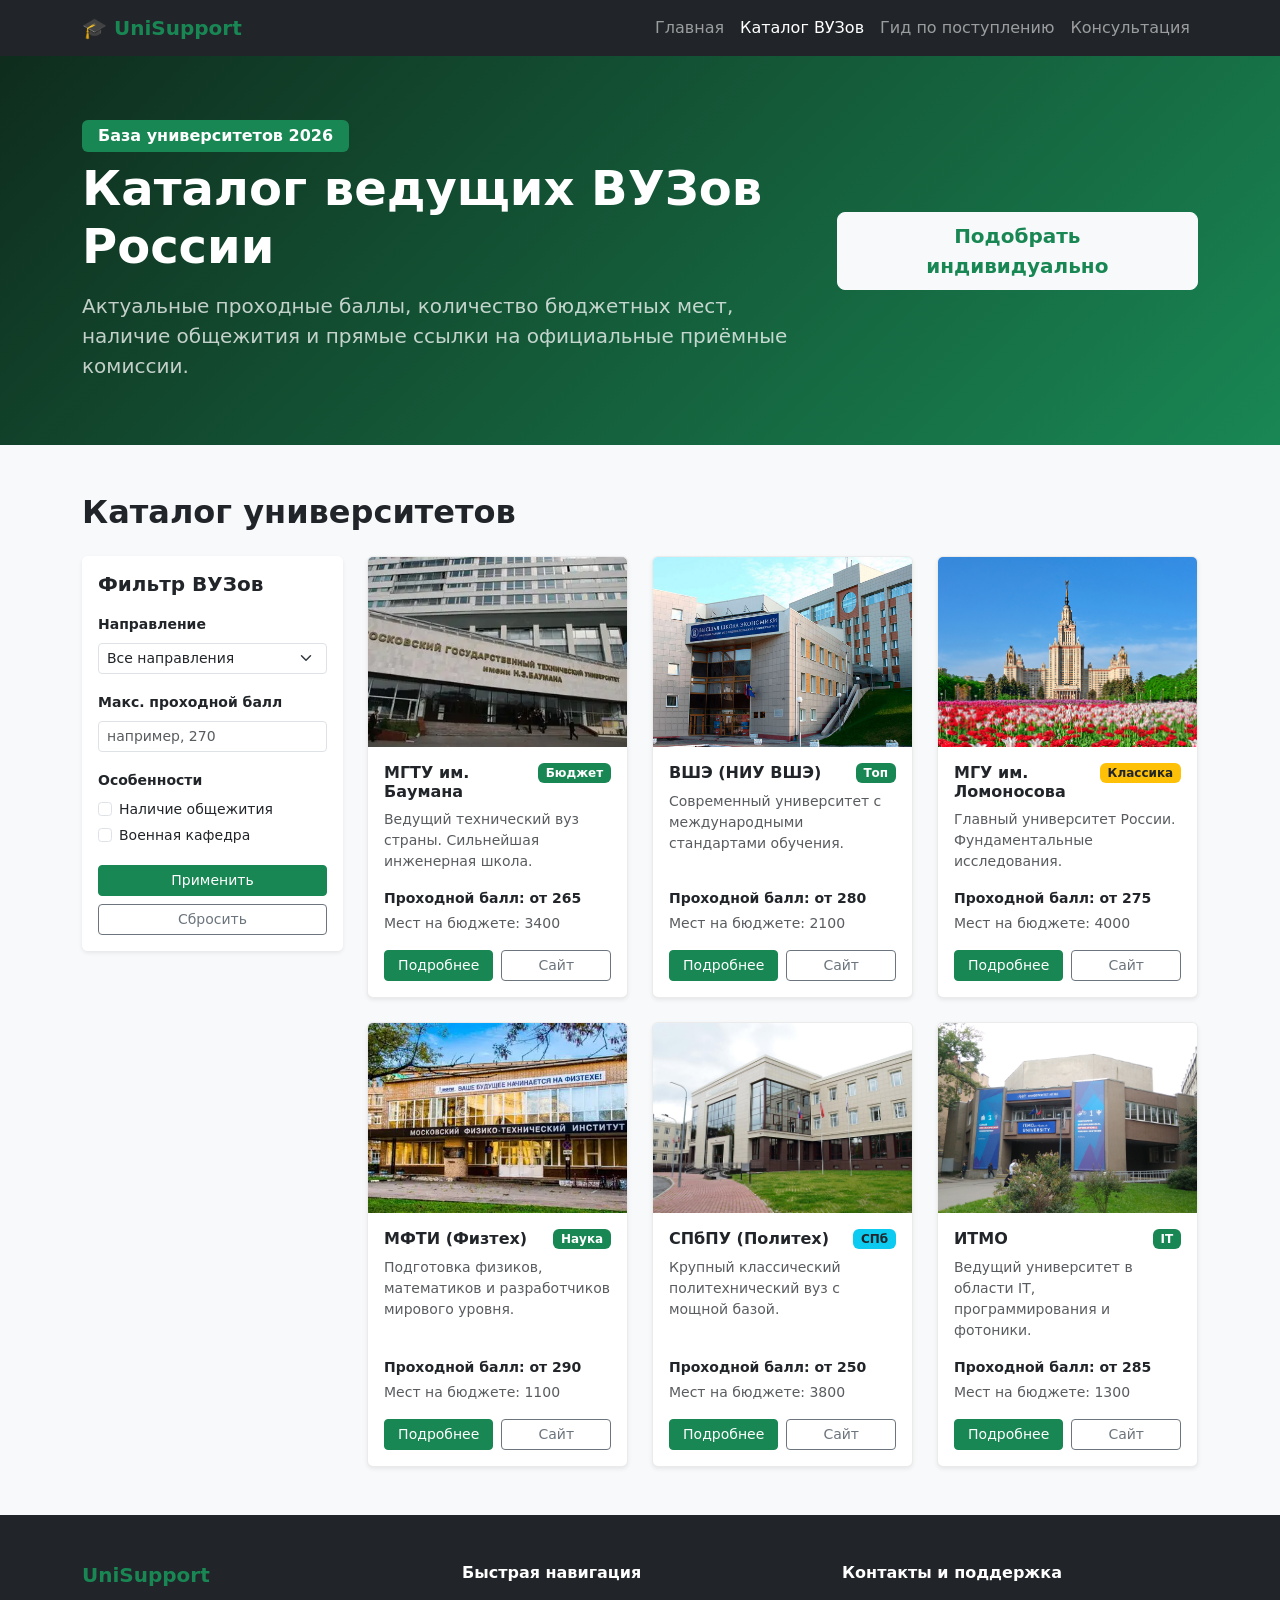
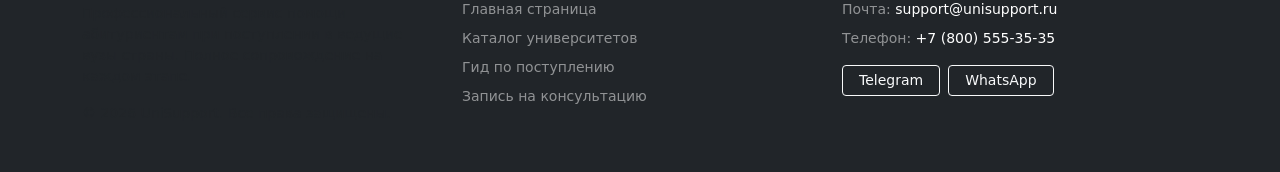
==== catalog.html @ d2da572d "huge update v1" ====
<!DOCTYPE html>
<html lang="ru">
<head>
  <meta charset="UTF-8">
  <meta name="viewport" content="width=device-width, initial-scale=1.0">
  <title>Каталог ВУЗов — UniSupport</title>

  <link
    href="https://cdn.jsdelivr.net/npm/bootstrap@5.3.3/dist/css/bootstrap.min.css"
    rel="stylesheet"
  >
  <link rel="stylesheet" href="css/custom.css">
</head>
<body class="bg-light">
  <!-- Навигация -->
  <nav class="navbar navbar-expand-lg navbar-dark bg-dark sticky-top">
    <div class="container">
      <a class="navbar-brand fw-bold text-success" href="index.html">🎓 UniSupport</a>

      <button
        class="navbar-toggler"
        type="button"
        data-bs-toggle="collapse"
        data-bs-target="#mainNavbar"
        aria-controls="mainNavbar"
        aria-expanded="false"
        aria-label="Переключить навигацию"
      >
        <span class="navbar-toggler-icon"></span>
      </button>

      <div class="collapse navbar-collapse" id="mainNavbar">
        <ul class="navbar-nav ms-auto">
          <li class="nav-item"><a class="nav-link" href="index.html">Главная</a></li>
          <li class="nav-item"><a class="nav-link active" aria-current="page" href="catalog.html">Каталог ВУЗов</a></li>
          <li class="nav-item"><a class="nav-link" href="guide.html">Гид по поступлению</a></li>
          <li class="nav-item"><a class="nav-link" href="order.html">Консультация</a></li>
        </ul>
      </div>
    </div>
  </nav>

  <!-- Шапка каталога -->
  <header class="site-header-custom text-white py-5">
    <div class="container py-3">
      <div class="row align-items-center g-3">
        <div class="col-12 col-lg-8">
          <span class="badge bg-success mb-2 px-3 py-2 fs-6">База университетов 2026</span>
          <h1 class="display-5 fw-bold mb-3">Каталог ведущих ВУЗов России</h1>
          <p class="lead mb-0 opacity-75">
            Актуальные проходные баллы, количество бюджетных мест, наличие общежития и прямые ссылки на официальные приёмные комиссии.
          </p>
        </div>
        <div class="col-12 col-lg-4 text-lg-end">
          <a class="btn btn-light text-success fw-bold btn-lg px-4" href="order.html">
            Подобрать индивидуально
          </a>
        </div>
      </div>
    </div>
  </header>

  <main class="container my-5">

    <div class="d-flex justify-content-between align-items-center mb-4 flex-wrap gap-3">
      <h1 class="h2 fw-bold mb-0">Каталог университетов</h1>

    </div>

    <!-- Основная сетка: Сайдбар с фильтром (слева) + Карточки (справа) -->
    <div class="row g-4">
      
      <!-- Слева: Sticky-фильтр -->
      <div class="col-12 col-lg-3">
        <div class="card shadow-sm border-0 sticky-sidebar">
          <div class="card-body bg-white rounded">
            <h2 class="h5 fw-bold mb-3">Фильтр ВУЗов</h2>
            <form>
              <div class="mb-3">
                <label for="filter-dir" class="form-label small fw-bold">Направление</label>
                <select id="filter-dir" class="form-select form-select-sm">
                  <option selected>Все направления</option>
                  <option>ИТ и Программирование</option>
                  <option>Экономика и Анализ</option>
                  <option>Фундаментальная наука</option>
                </select>
              </div>

              <div class="mb-3">
                <label for="filter-score" class="form-label small fw-bold">Макс. проходной балл</label>
                <input id="filter-score" type="number" class="form-control form-control-sm" placeholder="например, 270">
              </div>

              <div class="mb-3">
                <label class="form-label small fw-bold">Особенности</label>
                <div class="form-check small">
                  <input class="form-check-input" type="checkbox" id="check-hostel">
                  <label class="form-check-label" for="check-hostel">Наличие общежития</label>
                </div>
                <div class="form-check small">
                  <input class="form-check-input" type="checkbox" id="check-军">
                  <label class="form-check-label" for="check-军">Военная кафедра</label>
                </div>
              </div>

              <button type="button" class="btn btn-success btn-sm w-100 mb-2">Применить</button>
              <button type="reset" class="btn btn-outline-secondary btn-sm w-100">Сбросить</button>
            </form>
          </div>
        </div>
      </div>

      <!-- Справа: Сетка карточек университетов (6 штук) -->
      <div class="col-12 col-lg-9">
        <div class="row g-4">
          
          <!-- ВУЗ 1 -->
          <div class="col-12 col-md-6 col-xl-4">
            <div class="card h-100 shadow-sm">
              <img src="img/img1.png" class="card-img-top" alt="МГТУ им. Баумана">
              <div class="card-body d-flex flex-column">
                <div class="d-flex justify-content-between align-items-start mb-2">
                  <h3 class="card-title h6 fw-bold mb-0">МГТУ им. Баумана</h3>
                  <span class="badge bg-success">Бюджет</span>
                </div>
                <p class="card-text text-muted small">Ведущий технический вуз страны. Сильнейшая инженерная школа.</p>
                <div class="mt-auto">
                  <p class="fw-bold text-dark small mb-1">Проходной балл: от 265</p>
                  <p class="small text-muted mb-3">Мест на бюджете: 3400</p>
                  <div class="d-flex gap-2">
                    <a class="btn btn-success btn-sm w-50" href="product.html">Подробнее</a>
                    <a class="btn btn-outline-secondary btn-sm w-50" href="https://bmstu.ru" target="_blank">Сайт</a>
                  </div>
                </div>
              </div>
            </div>
          </div>

          <!-- ВУЗ 2 -->
          <div class="col-12 col-md-6 col-xl-4">
            <div class="card h-100 shadow-sm">
              <img src="img/img2.png" class="card-img-top" alt="ВШЭ">
              <div class="card-body d-flex flex-column">
                <div class="d-flex justify-content-between align-items-start mb-2">
                  <h3 class="card-title h6 fw-bold mb-0">ВШЭ (НИУ ВШЭ)</h3>
                  <span class="badge bg-primary">Топ</span>
                </div>
                <p class="card-text text-muted small">Современный университет с международными стандартами обучения.</p>
                <div class="mt-auto">
                  <p class="fw-bold text-dark small mb-1">Проходной балл: от 280</p>
                  <p class="small text-muted mb-3">Мест на бюджете: 2100</p>
                  <div class="d-flex gap-2">
                    <a class="btn btn-success btn-sm w-50" href="product.html">Подробнее</a>
                    <a class="btn btn-outline-secondary btn-sm w-50" href="https://hse.ru" target="_blank">Сайт</a>
                  </div>
                </div>
              </div>
            </div>
          </div>

          <!-- ВУЗ 3 -->
          <div class="col-12 col-md-6 col-xl-4">
            <div class="card h-100 shadow-sm">
              <img src="img/img3.png" class="card-img-top" alt="МГУ">
              <div class="card-body d-flex flex-column">
                <div class="d-flex justify-content-between align-items-start mb-2">
                  <h3 class="card-title h6 fw-bold mb-0">МГУ им. Ломоносова</h3>
                  <span class="badge bg-warning text-dark">Классика</span>
                </div>
                <p class="card-text text-muted small">Главный университет России. Фундаментальные исследования.</p>
                <div class="mt-auto">
                  <p class="fw-bold text-dark small mb-1">Проходной балл: от 275</p>
                  <p class="small text-muted mb-3">Мест на бюджете: 4000</p>
                  <div class="d-flex gap-2">
                    <a class="btn btn-success btn-sm w-50" href="product.html">Подробнее</a>
                    <a class="btn btn-outline-secondary btn-sm w-50" href="https://msu.ru" target="_blank">Сайт</a>
                  </div>
                </div>
              </div>
            </div>
          </div>

          <!-- ВУЗ 4 -->
          <div class="col-12 col-md-6 col-xl-4">
            <div class="card h-100 shadow-sm">
              <img src="img/img4.png" class="card-img-top" alt="МФТИ">
              <div class="card-body d-flex flex-column">
                <div class="d-flex justify-content-between align-items-start mb-2">
                  <h3 class="card-title h6 fw-bold mb-0">МФТИ (Физтех)</h3>
                  <span class="badge bg-success">Наука</span>
                </div>
                <p class="card-text text-muted small">Подготовка физиков, математиков и разработчиков мирового уровня.</p>
                <div class="mt-auto">
                  <p class="fw-bold text-dark small mb-1">Проходной балл: от 290</p>
                  <p class="small text-muted mb-3">Мест на бюджете: 1100</p>
                  <div class="d-flex gap-2">
                    <a class="btn btn-success btn-sm w-50" href="product.html">Подробнее</a>
                    <a class="btn btn-outline-secondary btn-sm w-50" href="https://mipt.ru" target="_blank">Сайт</a>
                  </div>
                </div>
              </div>
            </div>
          </div>

          <!-- ВУЗ 5 -->
          <div class="col-12 col-md-6 col-xl-4">
            <div class="card h-100 shadow-sm">
              <img src="img/img5.png" class="card-img-top" alt="СПбПУ">
              <div class="card-body d-flex flex-column">
                <div class="d-flex justify-content-between align-items-start mb-2">
                  <h3 class="card-title h6 fw-bold mb-0">СПбПУ (Политех)</h3>
                  <span class="badge bg-info text-dark">СПб</span>
                </div>
                <p class="card-text text-muted small">Крупный классический политехнический вуз с мощной базой.</p>
                <div class="mt-auto">
                  <p class="fw-bold text-dark small mb-1">Проходной балл: от 250</p>
                  <p class="small text-muted mb-3">Мест на бюджете: 3800</p>
                  <div class="d-flex gap-2">
                    <a class="btn btn-success btn-sm w-50" href="product.html">Подробнее</a>
                    <a class="btn btn-outline-secondary btn-sm w-50" href="https://spbstu.ru" target="_blank">Сайт</a>
                  </div>
                </div>
              </div>
            </div>
          </div>

          <!-- ВУЗ 6 -->
          <div class="col-12 col-md-6 col-xl-4">
            <div class="card h-100 shadow-sm">
              <img src="img/img6.png" class="card-img-top" alt="ИТМО">
              <div class="card-body d-flex flex-column">
                <div class="d-flex justify-content-between align-items-start mb-2">
                  <h3 class="card-title h6 fw-bold mb-0">ИТМО</h3>
                  <span class="badge bg-primary">IT</span>
                </div>
                <p class="card-text text-muted small">Ведущий университет в области IT, программирования и фотоники.</p>
                <div class="mt-auto">
                  <p class="fw-bold text-dark small mb-1">Проходной балл: от 285</p>
                  <p class="small text-muted mb-3">Мест на бюджете: 1300</p>
                  <div class="d-flex gap-2">
                    <a class="btn btn-success btn-sm w-50" href="product.html">Подробнее</a>
                    <a class="btn btn-outline-secondary btn-sm w-50" href="https://itmo.ru" target="_blank">Сайт</a>
                  </div>
                </div>
              </div>
            </div>
          </div>

        </div>
      </div>

    </div>
  </main>

 <footer class="bg-dark text-white py-5 mt-5">
    <div class="container">
      <div class="row g-4">
        <!-- О проекте -->
        <div class="col-12 col-md-4">
          <h5 class="text-success fw-bold mb-3">UniSupport</h5>
          <p class="text-muted small mb-3">
            Профессиональный сервис помощи абитуриентам при поступлении в ведущие вузы страны. Полное сопровождение на каждом этапе.
          </p>
          <p class="text-muted small mb-0">&copy; 2026 UniSupport. Все права защищены.</p>
        </div>

        <!-- Навигация -->
        <div class="col-12 col-md-4">
          <h5 class="fw-bold mb-3 h6">Быстрая навигация</h5>
          <ul class="list-unstyled small mb-0">
            <li class="mb-2"><a class="text-white-50 text-decoration-none" href="index.html">Главная страница</a></li>
            <li class="mb-2"><a class="text-white-50 text-decoration-none" href="catalog.html">Каталог университетов</a></li>
            <li class="mb-2"><a class="text-white-50 text-decoration-none" href="guide.html">Гид по поступлению</a></li>
            <li class="mb-2"><a class="text-white-50 text-decoration-none" href="order.html">Запись на консультацию</a></li>
          </ul>
        </div>

        <!-- Контакты и мессенджеры -->
        <div class="col-12 col-md-4">
          <h5 class="fw-bold mb-3 h6">Контакты и поддержка</h5>
          <ul class="list-unstyled small text-white-50 mb-3">
            <li class="mb-2">Почта: <a href="mailto:support@unisupport.ru" class="text-white text-decoration-none">support@unisupport.ru</a></li>
            <li class="mb-2">Телефон: <a href="tel:78005553535" class="text-white text-decoration-none">+7 (800) 555-35-35</a></li>
          </ul>
          <div class="d-flex gap-2">
            <a href="https://t.me/unisupport" target="_blank" class="btn btn-outline-light btn-sm px-3">Telegram</a>
            <a href="https://whatsapp.com" target="_blank" class="btn btn-outline-light btn-sm px-3">WhatsApp</a>
          </div>
        </div>
      </div>
    </div>
  </footer>

  <script
    src="https://cdn.jsdelivr.net/npm/bootstrap@5.3.3/dist/js/bootstrap.bundle.min.js">
  </script>
</body>
</html>
---- css/custom.css ----
:root {
  --bs-primary: #198754; /* Изумрудный акцент вместо стандартного синего */
  --bs-primary-rgb: 25, 135, 84;
}

body {
  min-height: 100vh;
  background-color: #f8f9fa;
  color: #212529;
  font-family: system-ui, -apple-system, "Segoe UI", Roboto, "Helvetica Neue", Arial, sans-serif;
}

.card {
  border: 1px solid rgba(0, 0, 0, 0.08);
  transition: transform 0.2s ease-in-out, box-shadow 0.2s ease-in-out;
}

.card:hover {
  transform: translateY(-3px);
  box-shadow: 0 .5rem 1rem rgba(0, 0, 0, 0.08) !important;
}

/* Стилизация шапки под строгий академический стиль */
.site-header-custom {
  background: linear-gradient(135deg, #0f2c1d 0%, #198754 100%);
}

/* Фиксированная высота и аккуратное кадрирование картинок */
.card-img-top {
  height: 190px;
  object-fit: cover;
}

/* Липкий сайдбар с фильтрами для больших экранов */
@media (min-width: 992px) {
  .sticky-sidebar {
    position: sticky;
    top: 90px; /* отступ сверху под шапку с учетом navbar */
    z-index: 10;
  }
}
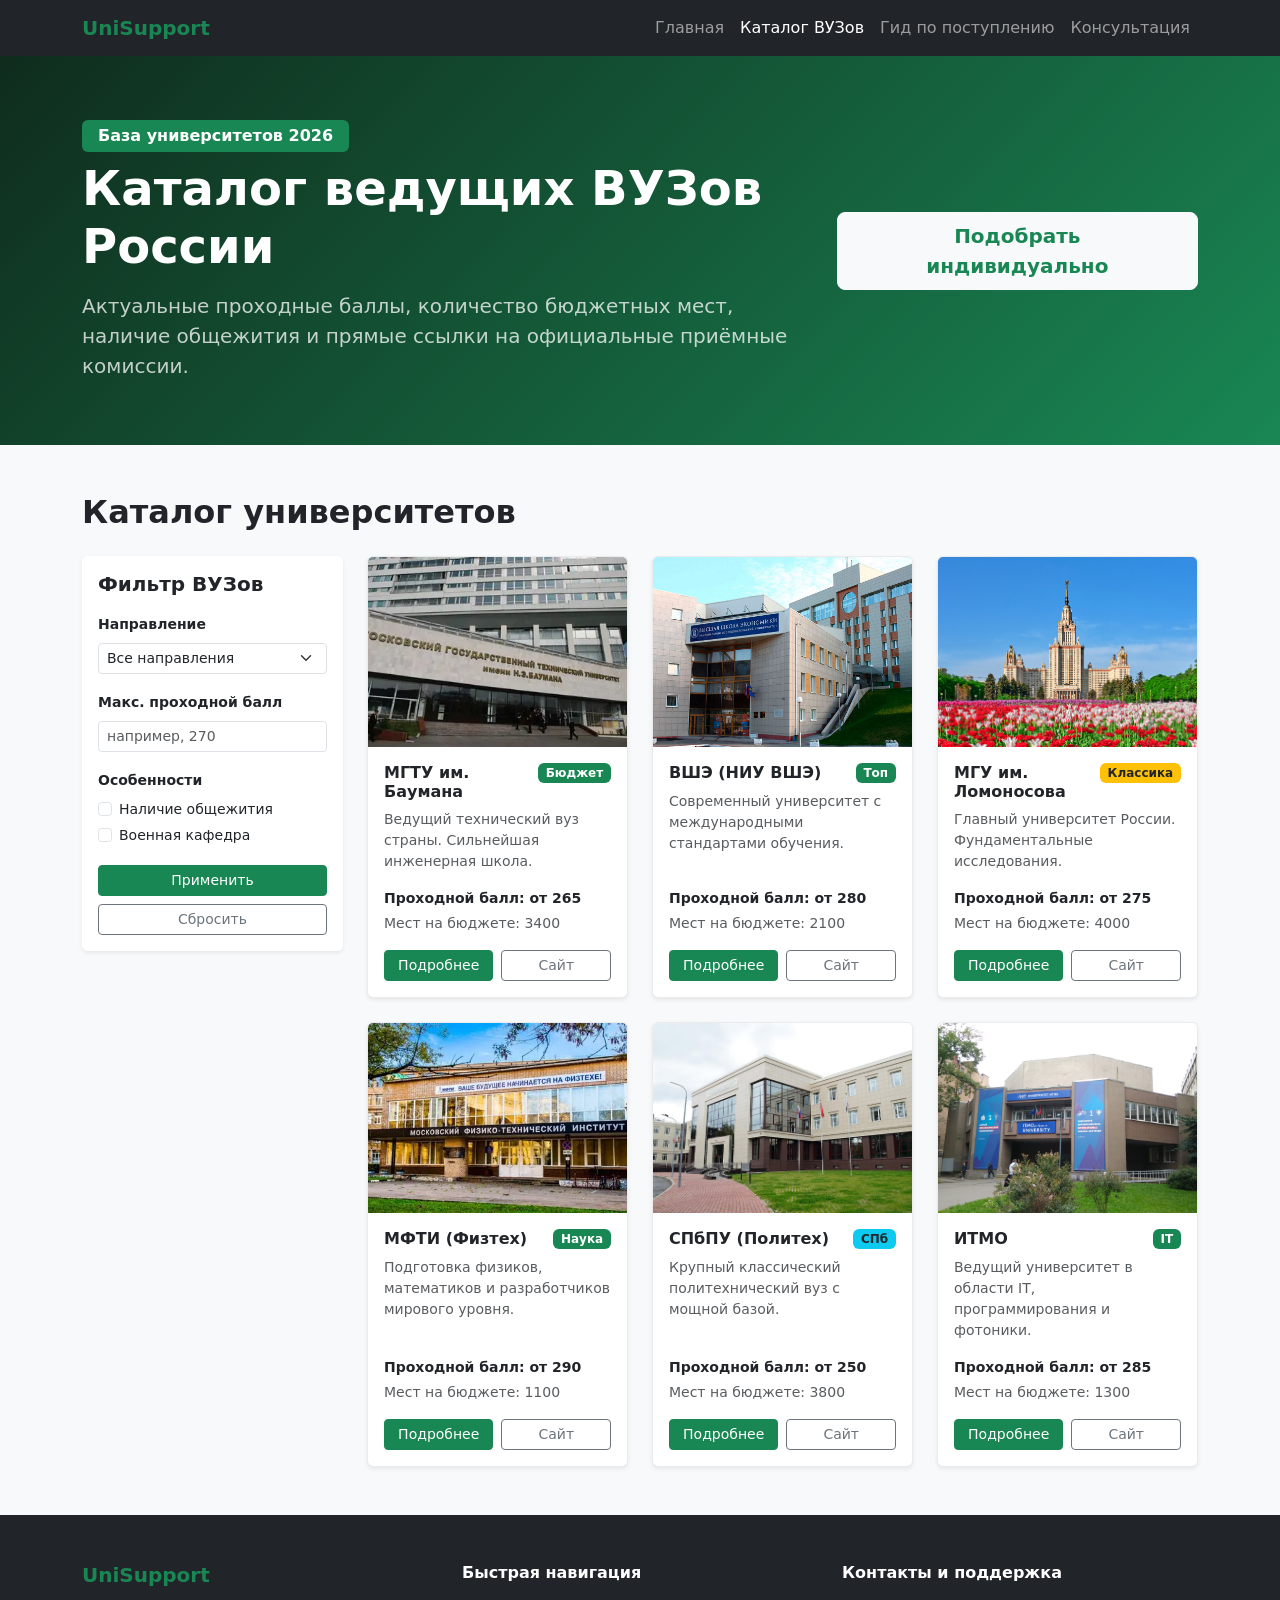
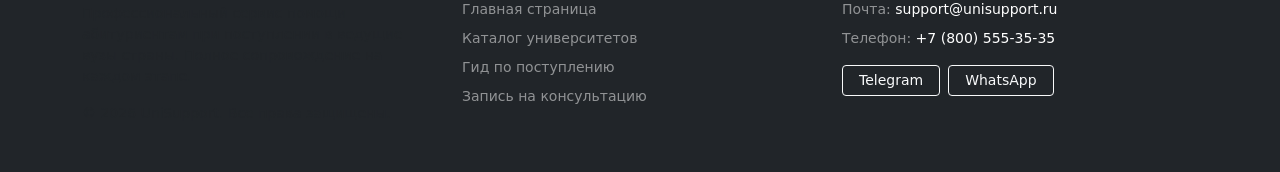
==== commit c92e1cfa: "update v1.1" ====
--- a/catalog.html
+++ b/catalog.html
@@ -15,7 +15,7 @@
   <!-- Навигация -->
   <nav class="navbar navbar-expand-lg navbar-dark bg-dark sticky-top">
     <div class="container">
-      <a class="navbar-brand fw-bold text-success" href="index.html">🎓 UniSupport</a>
+      <a class="navbar-brand fw-bold text-success" href="index.html">UniSupport</a>
 
       <button
         class="navbar-toggler"
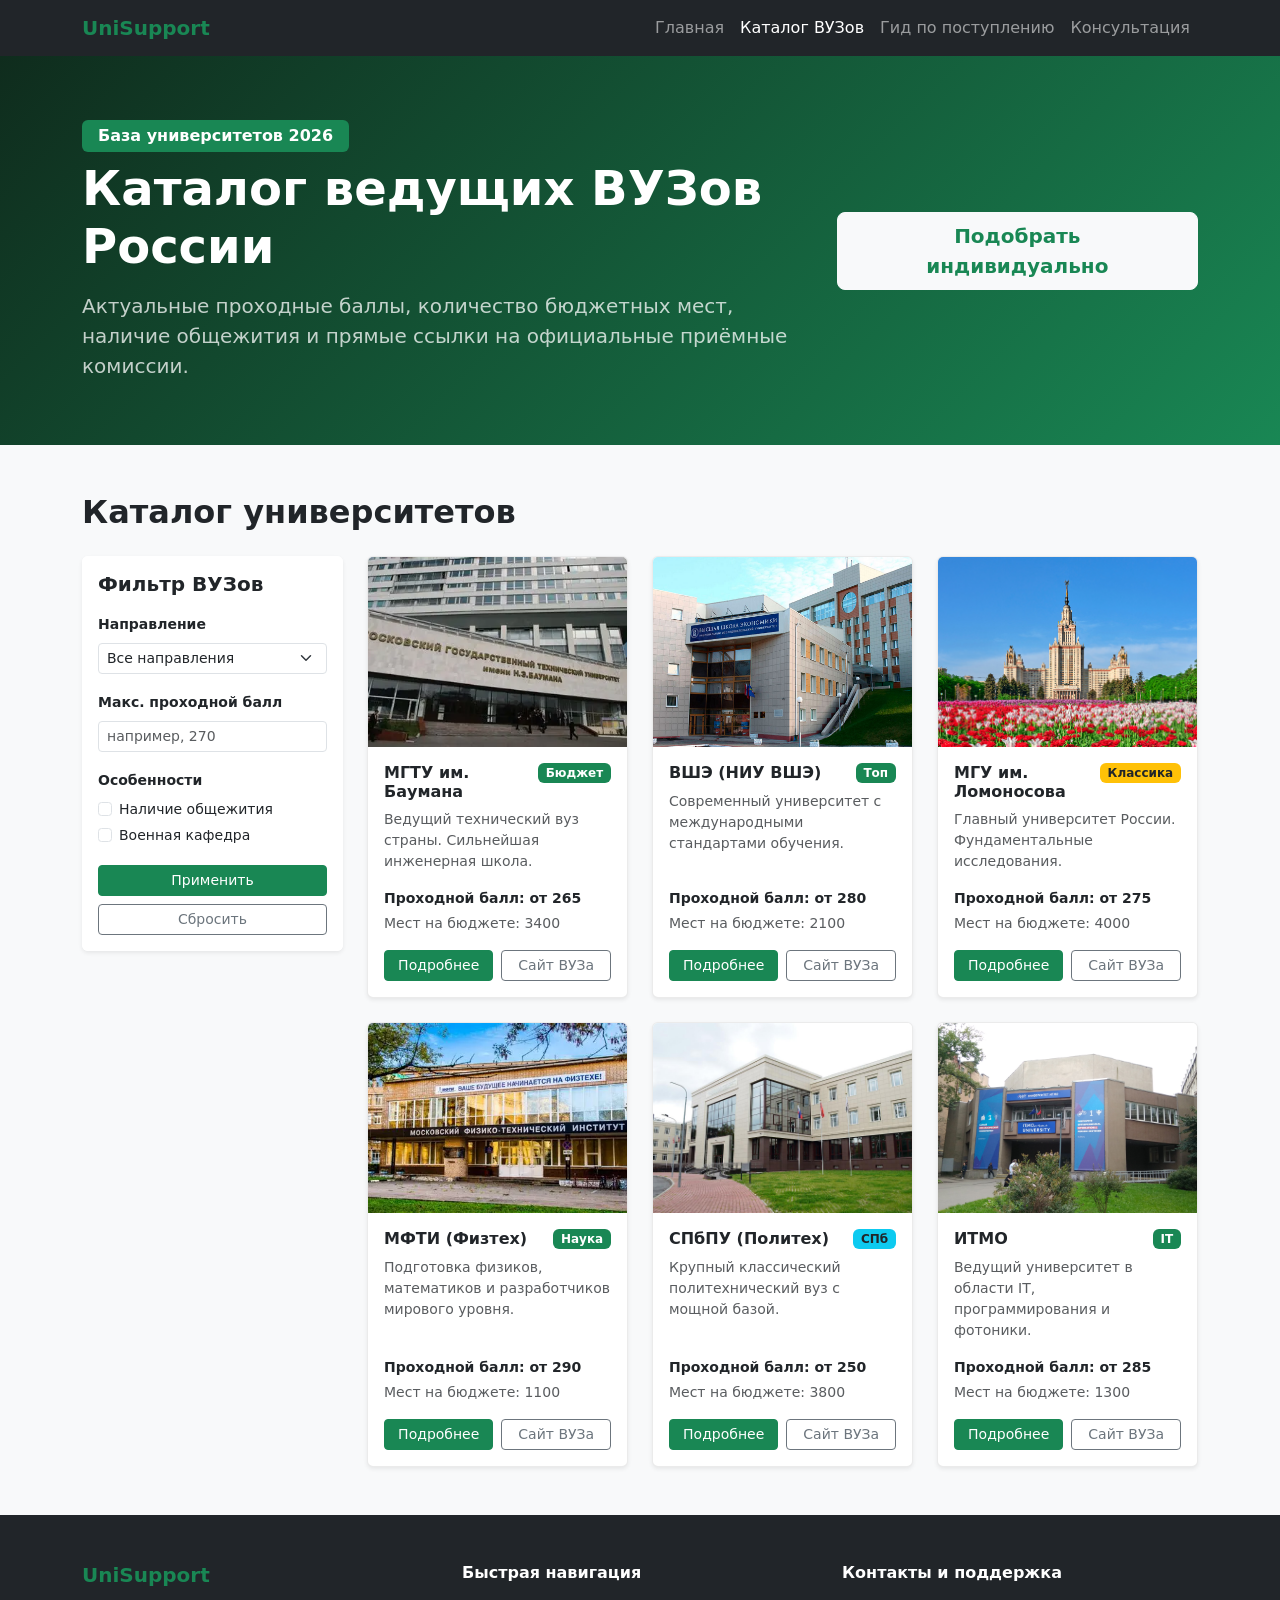
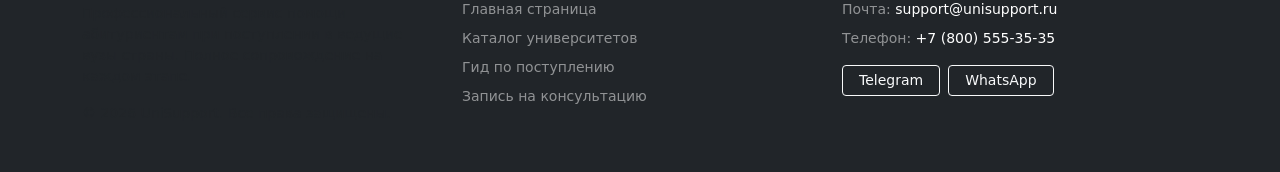
==== commit 7215e178: "Update university site links with 'Сайт ВУЗа'" ====
--- a/catalog.html
+++ b/catalog.html
@@ -129,7 +129,7 @@
                   <p class="small text-muted mb-3">Мест на бюджете: 3400</p>
                   <div class="d-flex gap-2">
                     <a class="btn btn-success btn-sm w-50" href="product.html">Подробнее</a>
-                    <a class="btn btn-outline-secondary btn-sm w-50" href="https://bmstu.ru" target="_blank">Сайт</a>
+                    <a class="btn btn-outline-secondary btn-sm w-50" href="https://bmstu.ru" target="_blank">Сайт ВУЗа</a>
                   </div>
                 </div>
               </div>
@@ -151,7 +151,7 @@
                   <p class="small text-muted mb-3">Мест на бюджете: 2100</p>
                   <div class="d-flex gap-2">
                     <a class="btn btn-success btn-sm w-50" href="product.html">Подробнее</a>
-                    <a class="btn btn-outline-secondary btn-sm w-50" href="https://hse.ru" target="_blank">Сайт</a>
+                    <a class="btn btn-outline-secondary btn-sm w-50" href="https://hse.ru" target="_blank">Сайт ВУЗа</a>
                   </div>
                 </div>
               </div>
@@ -173,7 +173,7 @@
                   <p class="small text-muted mb-3">Мест на бюджете: 4000</p>
                   <div class="d-flex gap-2">
                     <a class="btn btn-success btn-sm w-50" href="product.html">Подробнее</a>
-                    <a class="btn btn-outline-secondary btn-sm w-50" href="https://msu.ru" target="_blank">Сайт</a>
+                    <a class="btn btn-outline-secondary btn-sm w-50" href="https://msu.ru" target="_blank">Сайт ВУЗа</a>
                   </div>
                 </div>
               </div>
@@ -195,7 +195,7 @@
                   <p class="small text-muted mb-3">Мест на бюджете: 1100</p>
                   <div class="d-flex gap-2">
                     <a class="btn btn-success btn-sm w-50" href="product.html">Подробнее</a>
-                    <a class="btn btn-outline-secondary btn-sm w-50" href="https://mipt.ru" target="_blank">Сайт</a>
+                    <a class="btn btn-outline-secondary btn-sm w-50" href="https://mipt.ru" target="_blank">Сайт ВУЗа</a>
                   </div>
                 </div>
               </div>
@@ -217,7 +217,7 @@
                   <p class="small text-muted mb-3">Мест на бюджете: 3800</p>
                   <div class="d-flex gap-2">
                     <a class="btn btn-success btn-sm w-50" href="product.html">Подробнее</a>
-                    <a class="btn btn-outline-secondary btn-sm w-50" href="https://spbstu.ru" target="_blank">Сайт</a>
+                    <a class="btn btn-outline-secondary btn-sm w-50" href="https://spbstu.ru" target="_blank">Сайт ВУЗа</a>
                   </div>
                 </div>
               </div>
@@ -239,7 +239,7 @@
                   <p class="small text-muted mb-3">Мест на бюджете: 1300</p>
                   <div class="d-flex gap-2">
                     <a class="btn btn-success btn-sm w-50" href="product.html">Подробнее</a>
-                    <a class="btn btn-outline-secondary btn-sm w-50" href="https://itmo.ru" target="_blank">Сайт</a>
+                    <a class="btn btn-outline-secondary btn-sm w-50" href="https://itmo.ru" target="_blank">Сайт ВУЗа</a>
                   </div>
                 </div>
               </div>
@@ -295,4 +295,4 @@
     src="https://cdn.jsdelivr.net/npm/bootstrap@5.3.3/dist/js/bootstrap.bundle.min.js">
   </script>
 </body>
-</html>+</html>
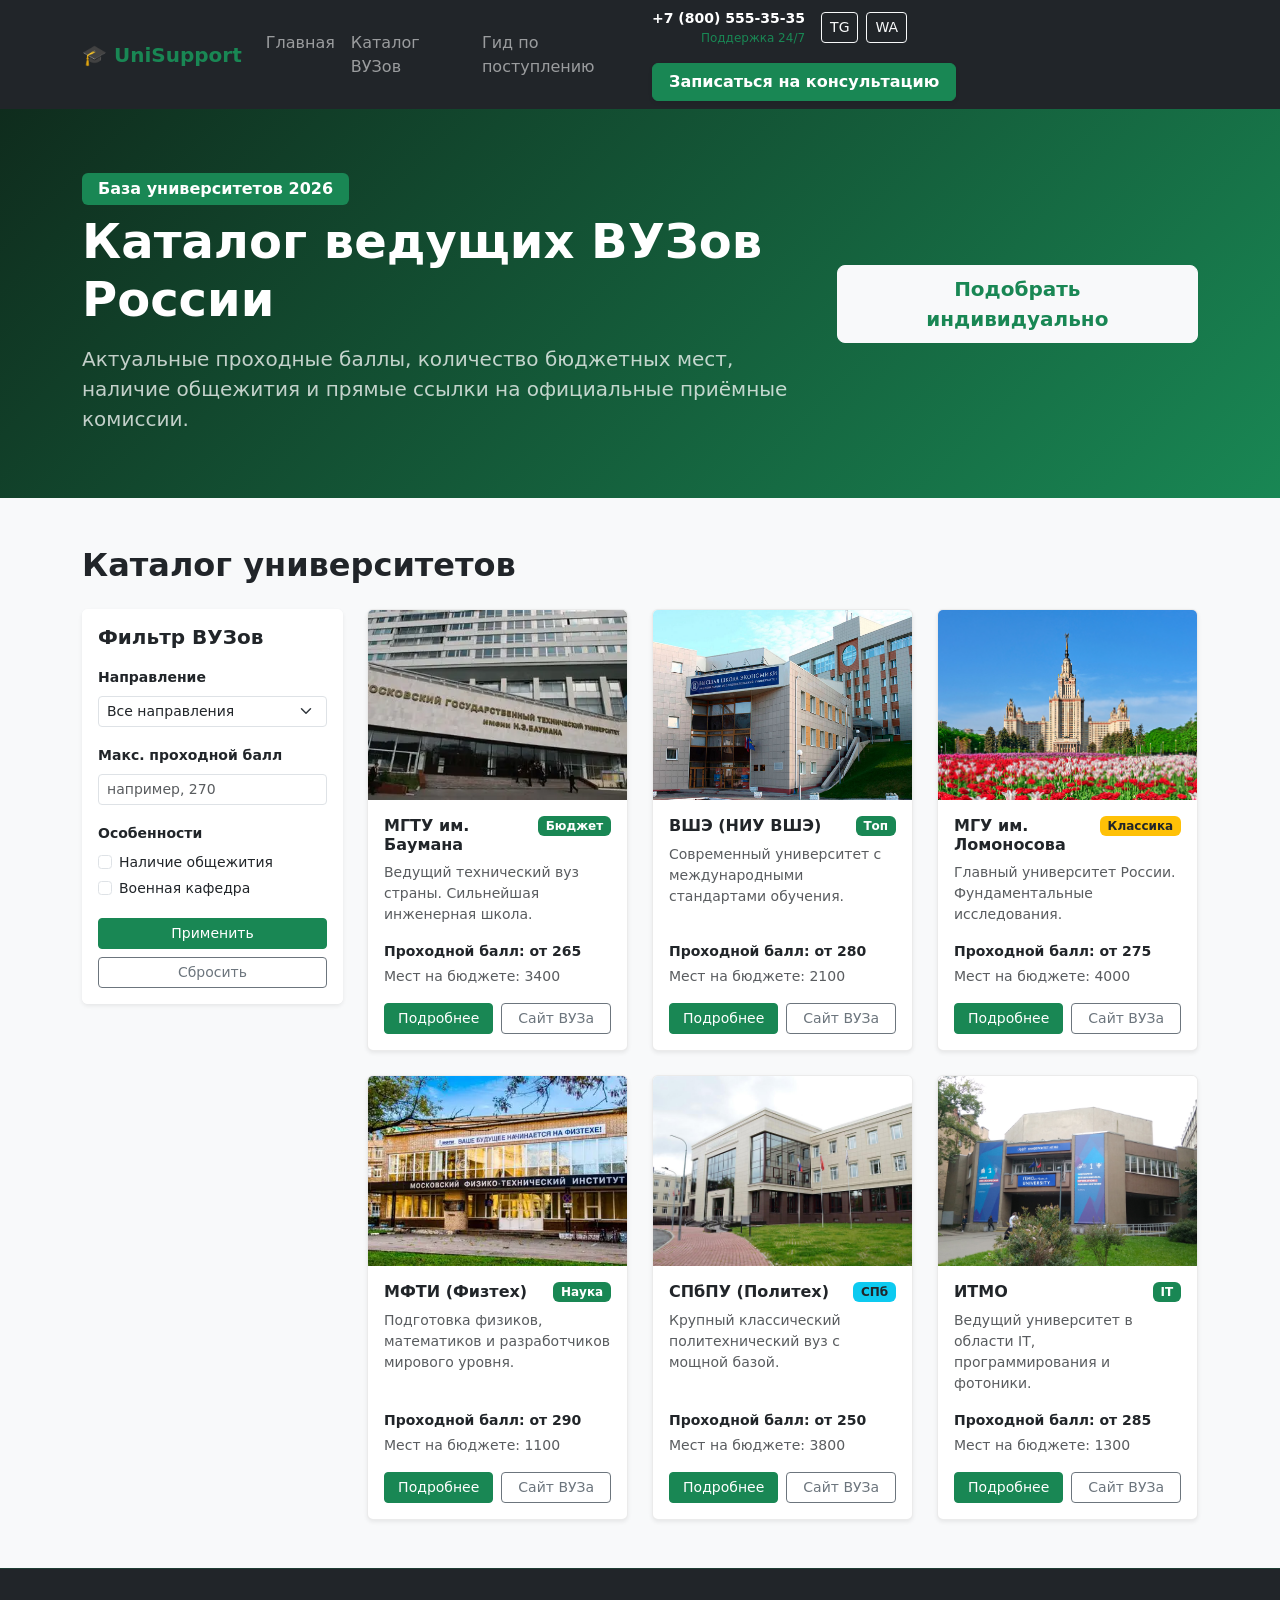
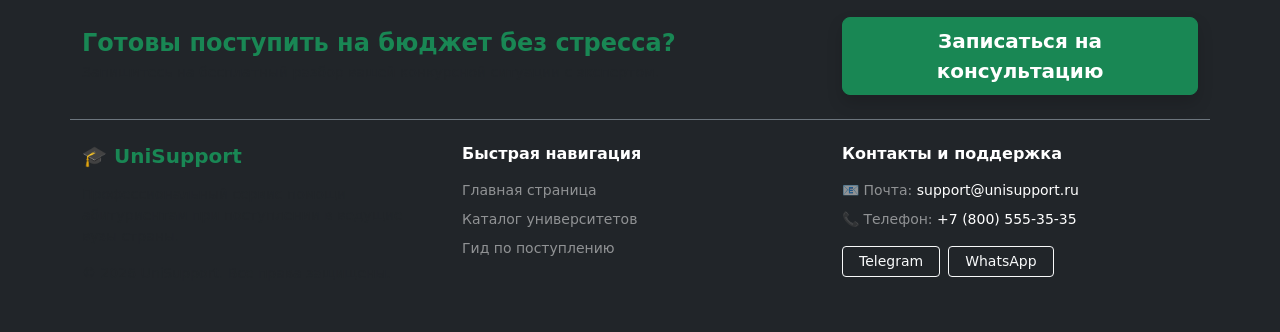
==== commit 0fc17716: "images work + footer/header update" ====
--- a/catalog.html
+++ b/catalog.html
@@ -13,32 +13,45 @@
 </head>
 <body class="bg-light">
   <!-- Навигация -->
-  <nav class="navbar navbar-expand-lg navbar-dark bg-dark sticky-top">
-    <div class="container">
-      <a class="navbar-brand fw-bold text-success" href="index.html">UniSupport</a>
-
-      <button
-        class="navbar-toggler"
-        type="button"
-        data-bs-toggle="collapse"
-        data-bs-target="#mainNavbar"
-        aria-controls="mainNavbar"
-        aria-expanded="false"
-        aria-label="Переключить навигацию"
-      >
-        <span class="navbar-toggler-icon"></span>
-      </button>
-
-      <div class="collapse navbar-collapse" id="mainNavbar">
-        <ul class="navbar-nav ms-auto">
-          <li class="nav-item"><a class="nav-link" href="index.html">Главная</a></li>
-          <li class="nav-item"><a class="nav-link active" aria-current="page" href="catalog.html">Каталог ВУЗов</a></li>
-          <li class="nav-item"><a class="nav-link" href="guide.html">Гид по поступлению</a></li>
-          <li class="nav-item"><a class="nav-link" href="order.html">Консультация</a></li>
-        </ul>
-      </div>
-    </div>
-  </nav>
+<nav class="navbar navbar-expand-lg navbar-dark bg-dark sticky-top">
+  <div class="container">
+    <a class="navbar-brand fw-bold text-success" href="index.html">🎓 UniSupport</a>
+
+    <button
+      class="navbar-toggler"
+      type="button"
+      data-bs-toggle="collapse"
+      data-bs-target="#mainNavbar"
+      aria-controls="mainNavbar"
+      aria-expanded="false"
+      aria-label="Переключить навигацию"
+    >
+      <span class="navbar-toggler-icon"></span>
+    </button>
+
+    <div class="collapse navbar-collapse" id="mainNavbar">
+      <!-- Ссылки меню -->
+      <ul class="navbar-nav me-auto mb-2 mb-lg-0">
+        <li class="nav-item"><a class="nav-link" href="index.html">Главная</a></li>
+        <li class="nav-item"><a class="nav-link" href="catalog.html">Каталог ВУЗов</a></li>
+        <li class="nav-item"><a class="nav-link" href="guide.html">Гид по поступлению</a></li>
+      </ul>
+
+      <!-- Вынесенные контакты и выделенная кнопка записи -->
+      <div class="d-flex align-items-center gap-3 flex-wrap">
+        <div class="d-none d-xl-flex flex-column text-end small">
+          <a href="tel:78005553535" class="text-white text-decoration-none fw-bold">+7 (800) 555-35-35</a>
+          <span class="text-success" style="font-size: 0.75rem;">Поддержка 24/7</span>
+        </div>
+        <div class="d-flex gap-2">
+          <a href="https://t.me/unisupport" target="_blank" class="btn btn-outline-light btn-sm">TG</a>
+          <a href="https://whatsapp.com" target="_blank" class="btn btn-outline-light btn-sm">WA</a>
+        </div>
+        <a href="order.html" class="btn btn-success fw-bold px-3 shadow-sm animate-pulse">Записаться на консультацию</a>
+      </div>
+    </div>
+  </div>
+</nav>
 
   <!-- Шапка каталога -->
   <header class="site-header-custom text-white py-5">
@@ -252,44 +265,50 @@
     </div>
   </main>
 
- <footer class="bg-dark text-white py-5 mt-5">
-    <div class="container">
-      <div class="row g-4">
-        <!-- О проекте -->
-        <div class="col-12 col-md-4">
-          <h5 class="text-success fw-bold mb-3">UniSupport</h5>
-          <p class="text-muted small mb-3">
-            Профессиональный сервис помощи абитуриентам при поступлении в ведущие вузы страны. Полное сопровождение на каждом этапе.
-          </p>
-          <p class="text-muted small mb-0">&copy; 2026 UniSupport. Все права защищены.</p>
-        </div>
-
-        <!-- Навигация -->
-        <div class="col-12 col-md-4">
-          <h5 class="fw-bold mb-3 h6">Быстрая навигация</h5>
-          <ul class="list-unstyled small mb-0">
-            <li class="mb-2"><a class="text-white-50 text-decoration-none" href="index.html">Главная страница</a></li>
-            <li class="mb-2"><a class="text-white-50 text-decoration-none" href="catalog.html">Каталог университетов</a></li>
-            <li class="mb-2"><a class="text-white-50 text-decoration-none" href="guide.html">Гид по поступлению</a></li>
-            <li class="mb-2"><a class="text-white-50 text-decoration-none" href="order.html">Запись на консультацию</a></li>
-          </ul>
-        </div>
-
-        <!-- Контакты и мессенджеры -->
-        <div class="col-12 col-md-4">
-          <h5 class="fw-bold mb-3 h6">Контакты и поддержка</h5>
-          <ul class="list-unstyled small text-white-50 mb-3">
-            <li class="mb-2">Почта: <a href="mailto:support@unisupport.ru" class="text-white text-decoration-none">support@unisupport.ru</a></li>
-            <li class="mb-2">Телефон: <a href="tel:78005553535" class="text-white text-decoration-none">+7 (800) 555-35-35</a></li>
-          </ul>
-          <div class="d-flex gap-2">
-            <a href="https://t.me/unisupport" target="_blank" class="btn btn-outline-light btn-sm px-3">Telegram</a>
-            <a href="https://whatsapp.com" target="_blank" class="btn btn-outline-light btn-sm px-3">WhatsApp</a>
-          </div>
-        </div>
-      </div>
-    </div>
-  </footer>
+ <footer class="bg-dark text-white py-5 mt-5 border-top border-success border-opacity-25">
+  <div class="container">
+    <div class="row g-4 align-items-center mb-4 pb-4 border-bottom border-secondary">
+      <div class="col-12 col-lg-8">
+        <h4 class="fw-bold text-success mb-1">Готовы поступить на бюджет без стресса?</h4>
+        <p class="text-muted small mb-0">Запишитесь на бесплатный разбор вашей конкурсной ситуации с экспертом.</p>
+      </div>
+      <div class="col-12 col-lg-4 text-lg-end">
+        <a href="order.html" class="btn btn-success btn-lg px-4 fw-bold shadow">Записаться на консультацию</a>
+      </div>
+    </div>
+
+    <div class="row g-4">
+      <div class="col-12 col-md-4">
+        <h5 class="text-success fw-bold mb-3">🎓 UniSupport</h5>
+        <p class="text-muted small mb-3">
+          Профессиональный сервис помощи абитуриентам при поступлении в ведущие вузы страны.
+        </p>
+        <p class="text-muted small mb-0">&copy; 2026 UniSupport. Все права защищены.</p>
+      </div>
+
+      <div class="col-12 col-md-4">
+        <h5 class="fw-bold mb-3 h6">Быстрая навигация</h5>
+        <ul class="list-unstyled small mb-0">
+          <li class="mb-2"><a class="text-white-50 text-decoration-none" href="index.html">Главная страница</a></li>
+          <li class="mb-2"><a class="text-white-50 text-decoration-none" href="catalog.html">Каталог университетов</a></li>
+          <li class="mb-2"><a class="text-white-50 text-decoration-none" href="guide.html">Гид по поступлению</a></li>
+        </ul>
+      </div>
+
+      <div class="col-12 col-md-4">
+        <h5 class="fw-bold mb-3 h6">Контакты и поддержка</h5>
+        <ul class="list-unstyled small text-white-50 mb-3">
+          <li class="mb-2">📧 Почта: <a href="mailto:support@unisupport.ru" class="text-white text-decoration-none">support@unisupport.ru</a></li>
+          <li class="mb-2">📞 Телефон: <a href="tel:78005553535" class="text-white text-decoration-none">+7 (800) 555-35-35</a></li>
+        </ul>
+        <div class="d-flex gap-2">
+          <a href="https://t.me/unisupport" target="_blank" class="btn btn-outline-light btn-sm px-3">Telegram</a>
+          <a href="https://whatsapp.com" target="_blank" class="btn btn-outline-light btn-sm px-3">WhatsApp</a>
+        </div>
+      </div>
+    </div>
+  </div>
+</footer>
 
   <script
     src="https://cdn.jsdelivr.net/npm/bootstrap@5.3.3/dist/js/bootstrap.bundle.min.js">
--- a/css/custom.css
+++ b/css/custom.css
@@ -39,4 +39,21 @@
     top: 90px; /* отступ сверху под шапку с учетом navbar */
     z-index: 10;
   }
+}
+/* Контейнер для иллюстрации с фиксированной высотой и светлым фоном */
+.card-img-container {
+  height: 170px;
+  background-color: #f8f9fa;
+  display: flex;
+  align-items: center;
+  justify-content: center;
+  overflow: hidden;
+  padding: 15px;
+}
+
+/* Сама иллюстрация вписывается целиком без обрезания */
+.card-img-top-guide {
+  max-height: 100%;
+  max-width: 100%;
+  object-fit: contain;
 }
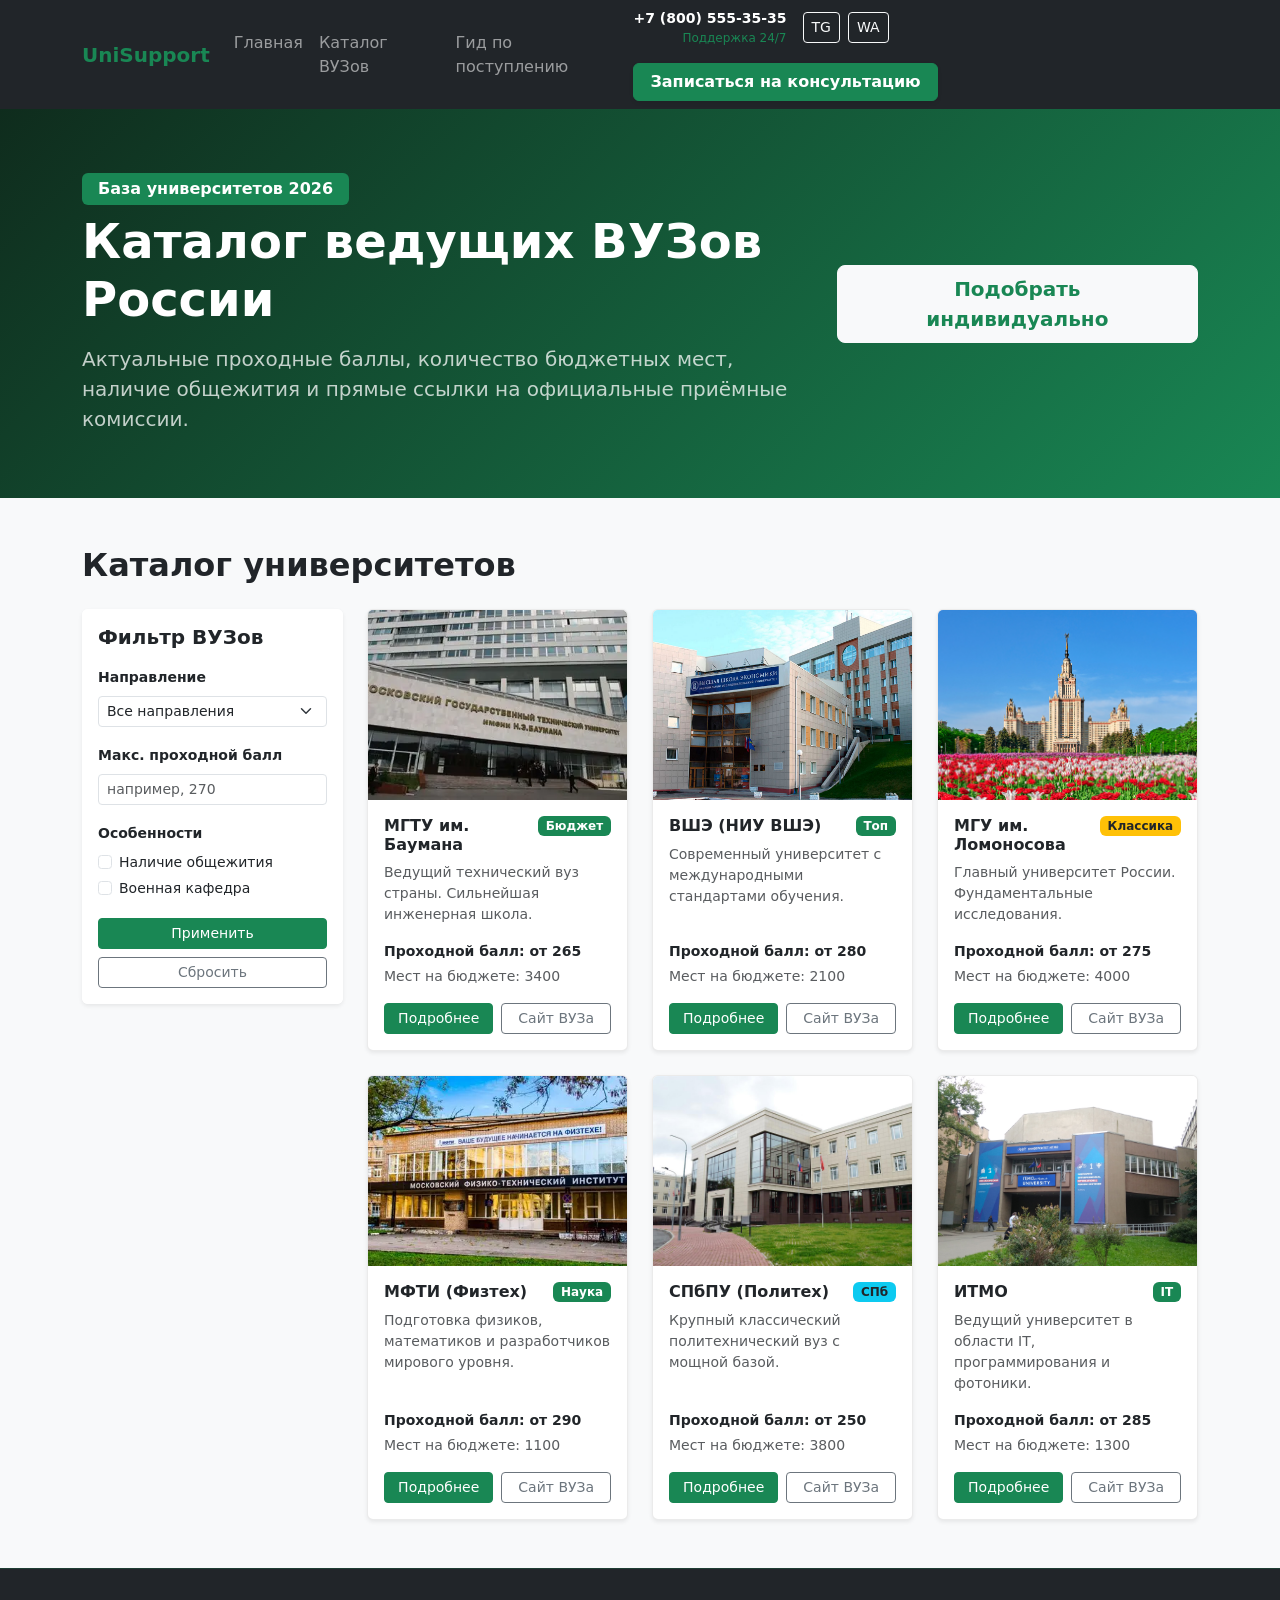
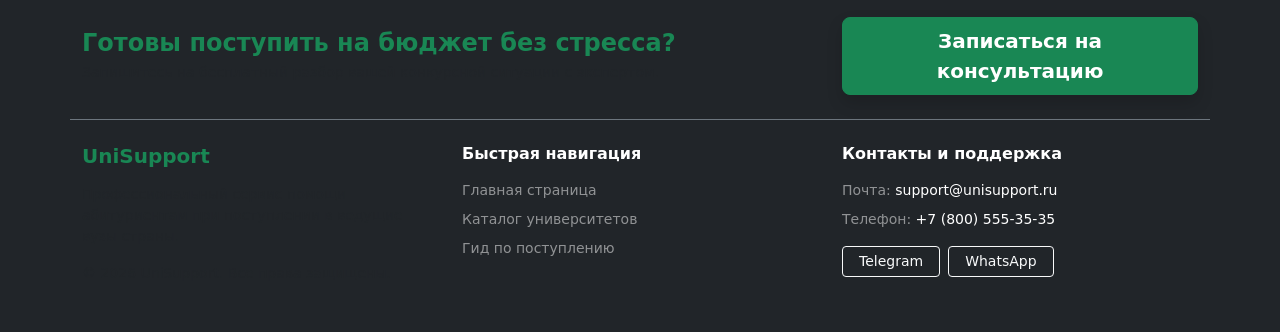
==== commit 29941e21: "Update catalog.html" ====
--- a/catalog.html
+++ b/catalog.html
@@ -15,7 +15,7 @@
   <!-- Навигация -->
 <nav class="navbar navbar-expand-lg navbar-dark bg-dark sticky-top">
   <div class="container">
-    <a class="navbar-brand fw-bold text-success" href="index.html">🎓 UniSupport</a>
+    <a class="navbar-brand fw-bold text-success" href="index.html">UniSupport</a>
 
     <button
       class="navbar-toggler"
@@ -279,7 +279,7 @@
 
     <div class="row g-4">
       <div class="col-12 col-md-4">
-        <h5 class="text-success fw-bold mb-3">🎓 UniSupport</h5>
+        <h5 class="text-success fw-bold mb-3">UniSupport</h5>
         <p class="text-muted small mb-3">
           Профессиональный сервис помощи абитуриентам при поступлении в ведущие вузы страны.
         </p>
@@ -298,8 +298,8 @@
       <div class="col-12 col-md-4">
         <h5 class="fw-bold mb-3 h6">Контакты и поддержка</h5>
         <ul class="list-unstyled small text-white-50 mb-3">
-          <li class="mb-2">📧 Почта: <a href="mailto:support@unisupport.ru" class="text-white text-decoration-none">support@unisupport.ru</a></li>
-          <li class="mb-2">📞 Телефон: <a href="tel:78005553535" class="text-white text-decoration-none">+7 (800) 555-35-35</a></li>
+          <li class="mb-2">Почта: <a href="mailto:support@unisupport.ru" class="text-white text-decoration-none">support@unisupport.ru</a></li>
+          <li class="mb-2">Телефон: <a href="tel:78005553535" class="text-white text-decoration-none">+7 (800) 555-35-35</a></li>
         </ul>
         <div class="d-flex gap-2">
           <a href="https://t.me/unisupport" target="_blank" class="btn btn-outline-light btn-sm px-3">Telegram</a>
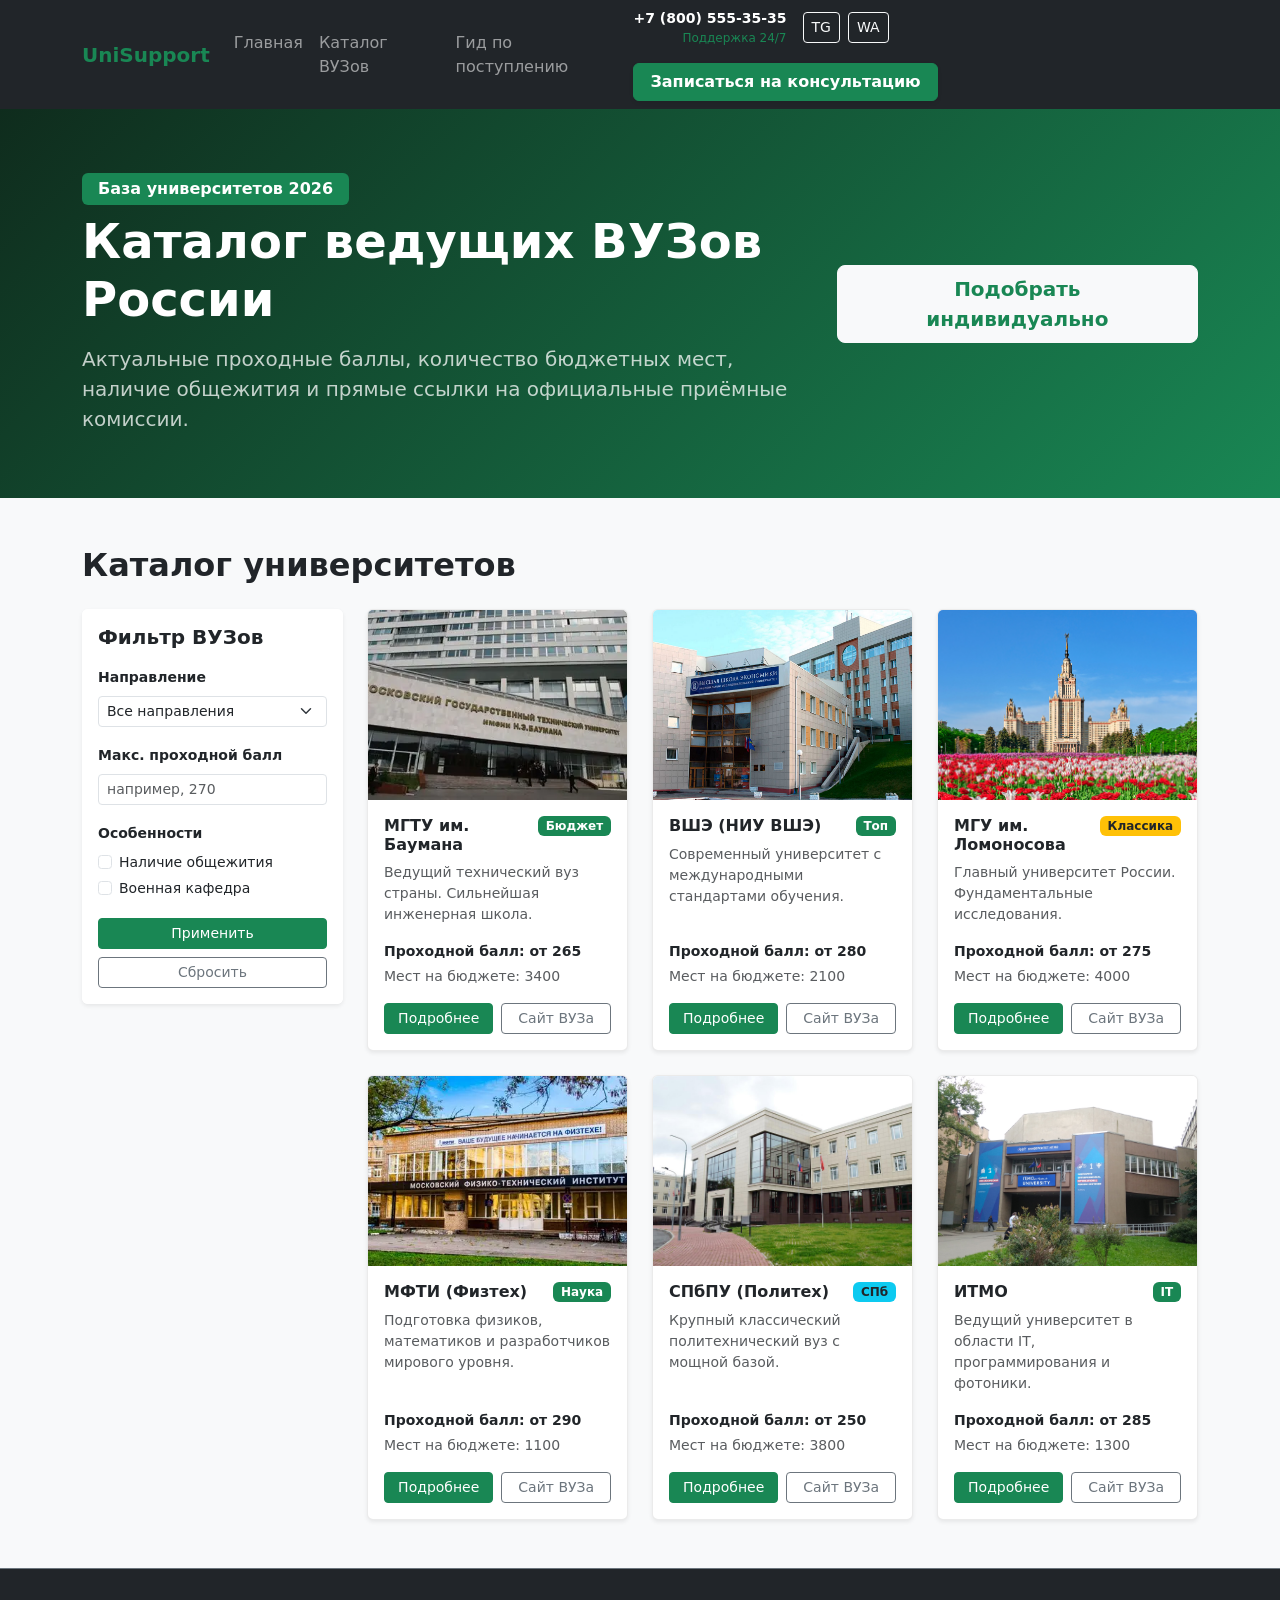
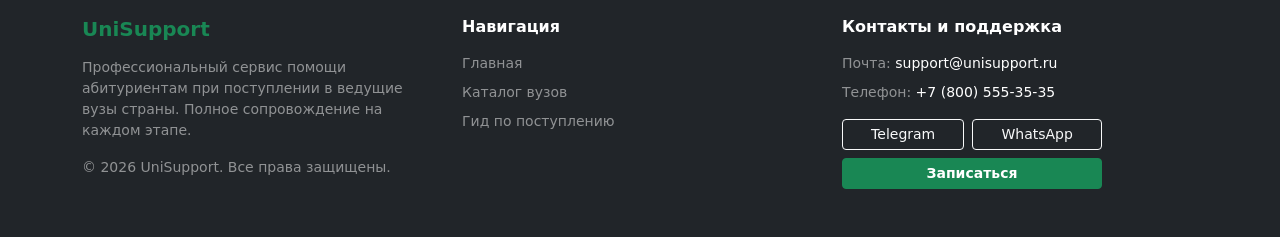
==== commit 87decbcd: "footer refactor" ====
--- a/catalog.html
+++ b/catalog.html
@@ -265,50 +265,49 @@
     </div>
   </main>
 
- <footer class="bg-dark text-white py-5 mt-5 border-top border-success border-opacity-25">
-  <div class="container">
-    <div class="row g-4 align-items-center mb-4 pb-4 border-bottom border-secondary">
-      <div class="col-12 col-lg-8">
-        <h4 class="fw-bold text-success mb-1">Готовы поступить на бюджет без стресса?</h4>
-        <p class="text-muted small mb-0">Запишитесь на бесплатный разбор вашей конкурсной ситуации с экспертом.</p>
-      </div>
-      <div class="col-12 col-lg-4 text-lg-end">
-        <a href="order.html" class="btn btn-success btn-lg px-4 fw-bold shadow">Записаться на консультацию</a>
-      </div>
-    </div>
-
-    <div class="row g-4">
-      <div class="col-12 col-md-4">
-        <h5 class="text-success fw-bold mb-3">UniSupport</h5>
-        <p class="text-muted small mb-3">
-          Профессиональный сервис помощи абитуриентам при поступлении в ведущие вузы страны.
-        </p>
-        <p class="text-muted small mb-0">&copy; 2026 UniSupport. Все права защищены.</p>
-      </div>
-
-      <div class="col-12 col-md-4">
-        <h5 class="fw-bold mb-3 h6">Быстрая навигация</h5>
-        <ul class="list-unstyled small mb-0">
-          <li class="mb-2"><a class="text-white-50 text-decoration-none" href="index.html">Главная страница</a></li>
-          <li class="mb-2"><a class="text-white-50 text-decoration-none" href="catalog.html">Каталог университетов</a></li>
-          <li class="mb-2"><a class="text-white-50 text-decoration-none" href="guide.html">Гид по поступлению</a></li>
-        </ul>
-      </div>
-
-      <div class="col-12 col-md-4">
-        <h5 class="fw-bold mb-3 h6">Контакты и поддержка</h5>
-        <ul class="list-unstyled small text-white-50 mb-3">
-          <li class="mb-2">Почта: <a href="mailto:support@unisupport.ru" class="text-white text-decoration-none">support@unisupport.ru</a></li>
-          <li class="mb-2">Телефон: <a href="tel:78005553535" class="text-white text-decoration-none">+7 (800) 555-35-35</a></li>
-        </ul>
-        <div class="d-flex gap-2">
-          <a href="https://t.me/unisupport" target="_blank" class="btn btn-outline-light btn-sm px-3">Telegram</a>
-          <a href="https://whatsapp.com" target="_blank" class="btn btn-outline-light btn-sm px-3">WhatsApp</a>
-        </div>
-      </div>
-    </div>
-  </div>
-</footer>
+ <footer class="bg-dark text-white py-5 mt-5 border-top border-secondary">
+    <div class="container">
+      <div class="row g-4 align-items-start">
+        
+        <!-- Колонка 1: О проекте и копирайт -->
+<div class="col-12 col-md-4">
+  <h5 class="text-success fw-bold mb-3">UniSupport</h5>
+  <p class="text-white-50 small mb-3">
+    Профессиональный сервис помощи абитуриентам при поступлении в ведущие вузы страны. Полное сопровождение на каждом этапе.
+  </p>
+  <p class="text-white-50 small mb-0">&copy; 2026 UniSupport. Все права защищены.</p>
+</div>
+
+        <!-- Колонка 2: Навигация (названия пунктов полностью совпадают с верхним меню) -->
+        <div class="col-12 col-md-4">
+          <h5 class="fw-bold mb-3 h6">Навигация</h5>
+          <ul class="list-unstyled small mb-0">
+            <li class="mb-2"><a class="text-white-50 text-decoration-none" href="index.html">Главная</a></li>
+            <li class="mb-2"><a class="text-white-50 text-decoration-none" href="catalog.html">Каталог вузов</a></li>
+            <li class="mb-2"><a class="text-white-50 text-decoration-none" href="guide.html">Гид по поступлению</a></li>
+          </ul>
+        </div>
+
+        <div class="col-12 col-md-4">
+          <h5 class="fw-bold mb-3 h6">Контакты и поддержка</h5>
+          <ul class="list-unstyled small text-white-50 mb-3">
+            <li class="mb-2">Почта: <a href="mailto:support@unisupport.ru" class="text-white text-decoration-none">support@unisupport.ru</a></li>
+            <li class="mb-2">Телефон: <a href="tel:78005553535" class="text-white text-decoration-none">+7 (800) 555-35-35</a></li>
+          </ul>
+          
+          <!-- Блок мессенджеров в ряд + кнопка записи на всю их ширину снизу -->
+          <div class="d-flex flex-column gap-2" style="max-width: 260px;">
+            <div class="d-flex gap-2">
+              <a href="https://t.me/unisupport" target="_blank" class="btn btn-outline-light btn-sm flex-fill">Telegram</a>
+              <a href="https://whatsapp.com" target="_blank" class="btn btn-outline-light btn-sm flex-fill">WhatsApp</a>
+            </div>
+            <a href="order.html" class="btn btn-success btn-sm w-100 fw-bold">Записаться</a>
+          </div>
+        </div>
+
+      </div>
+    </div>
+  </footer>
 
   <script
     src="https://cdn.jsdelivr.net/npm/bootstrap@5.3.3/dist/js/bootstrap.bundle.min.js">
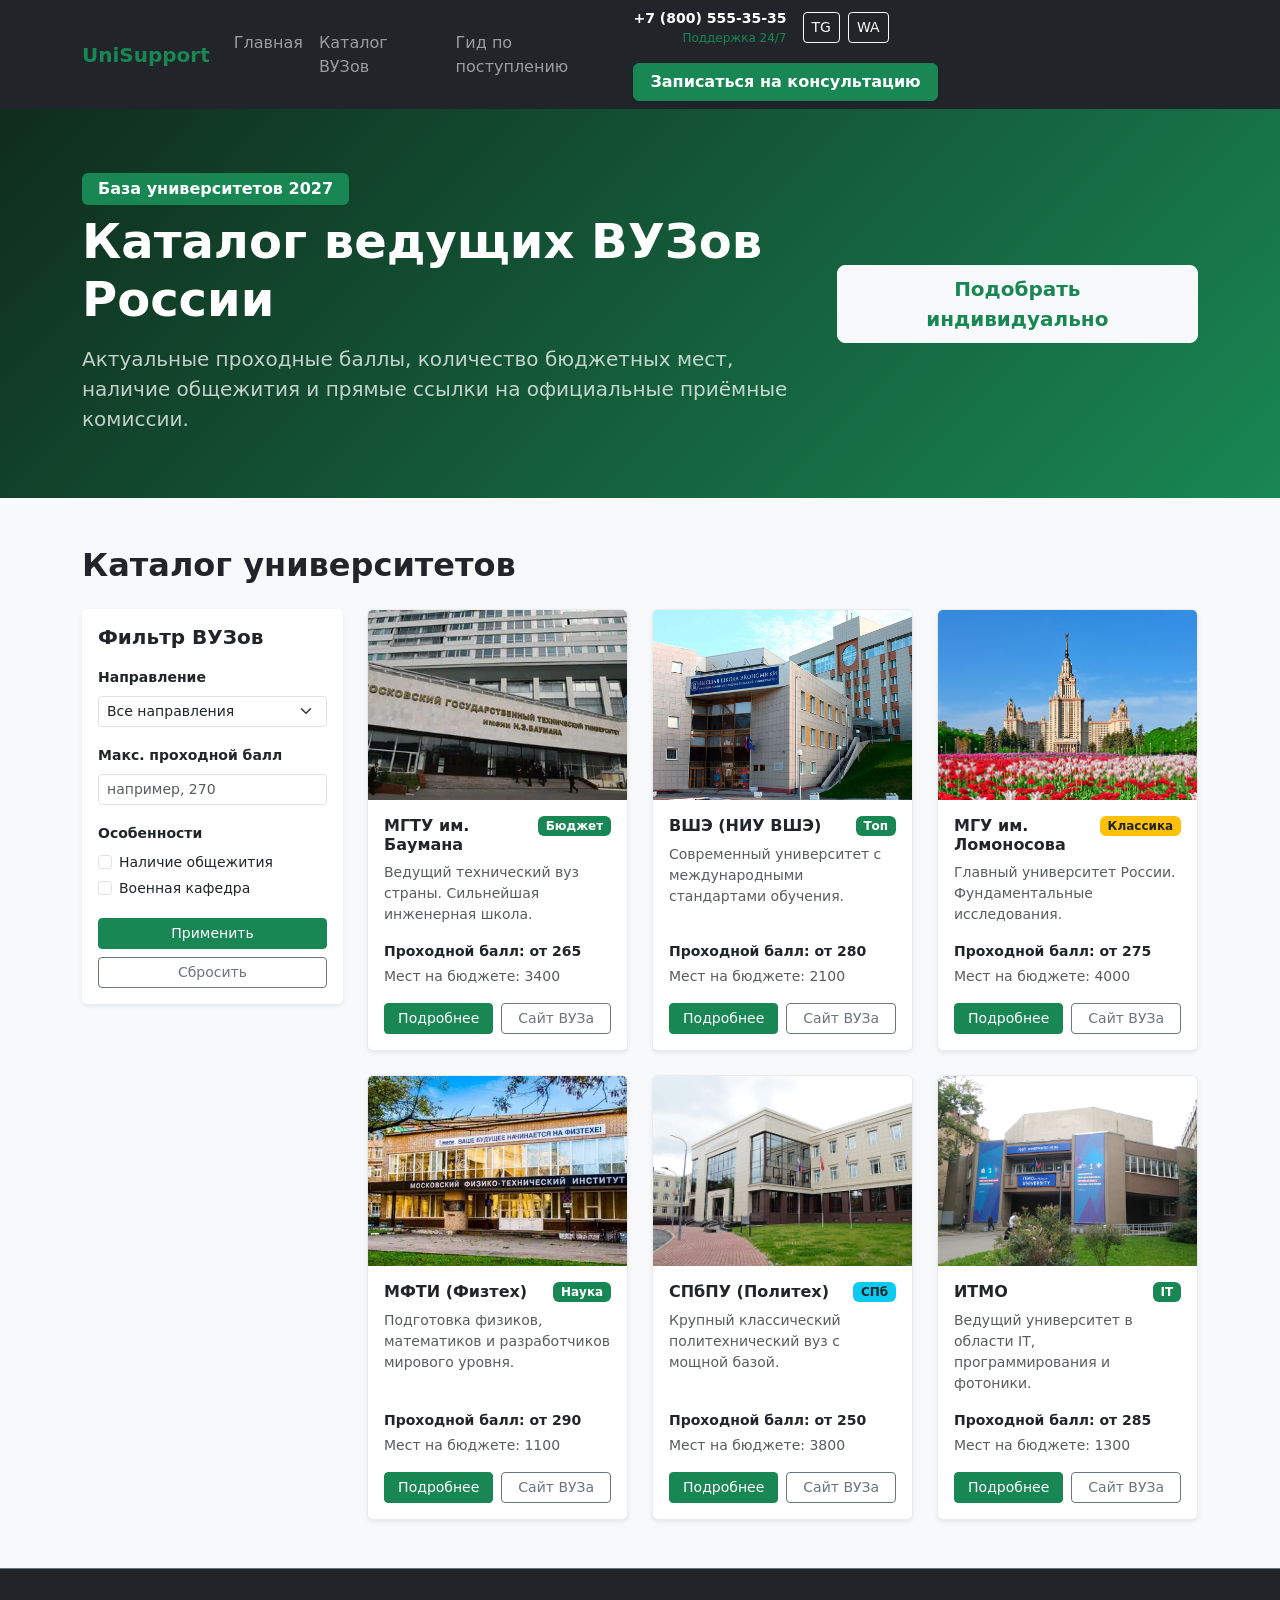
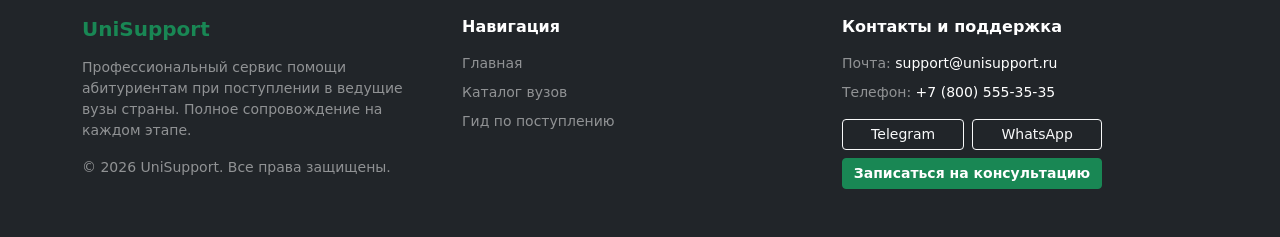
==== commit bac52897: "footer" ====
--- a/catalog.html
+++ b/catalog.html
@@ -58,7 +58,7 @@
     <div class="container py-3">
       <div class="row align-items-center g-3">
         <div class="col-12 col-lg-8">
-          <span class="badge bg-success mb-2 px-3 py-2 fs-6">База университетов 2026</span>
+          <span class="badge bg-success mb-2 px-3 py-2 fs-6">База университетов 2027</span>
           <h1 class="display-5 fw-bold mb-3">Каталог ведущих ВУЗов России</h1>
           <p class="lead mb-0 opacity-75">
             Актуальные проходные баллы, количество бюджетных мест, наличие общежития и прямые ссылки на официальные приёмные комиссии.
@@ -301,7 +301,7 @@
               <a href="https://t.me/unisupport" target="_blank" class="btn btn-outline-light btn-sm flex-fill">Telegram</a>
               <a href="https://whatsapp.com" target="_blank" class="btn btn-outline-light btn-sm flex-fill">WhatsApp</a>
             </div>
-            <a href="order.html" class="btn btn-success btn-sm w-100 fw-bold">Записаться</a>
+            <a href="order.html" class="btn btn-success btn-sm w-100 fw-bold">Записаться на консультацию</a>
           </div>
         </div>
 
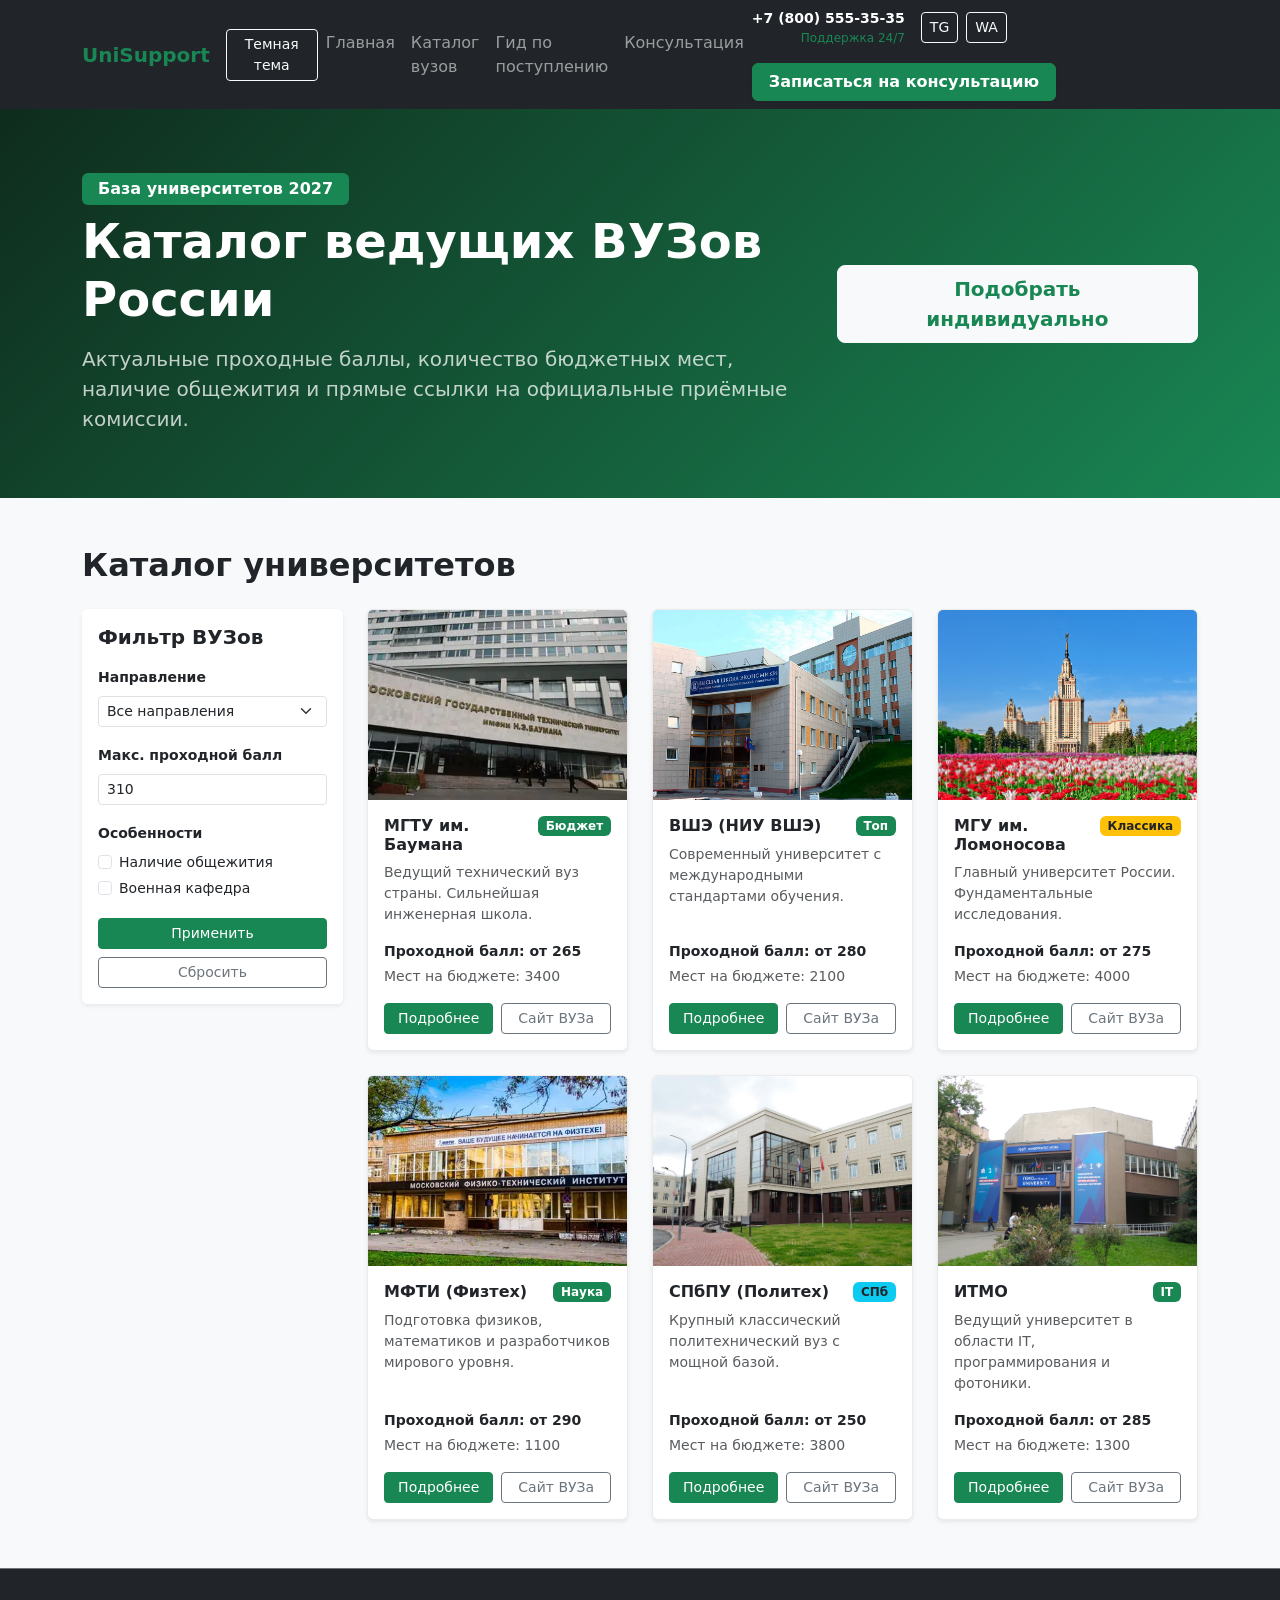
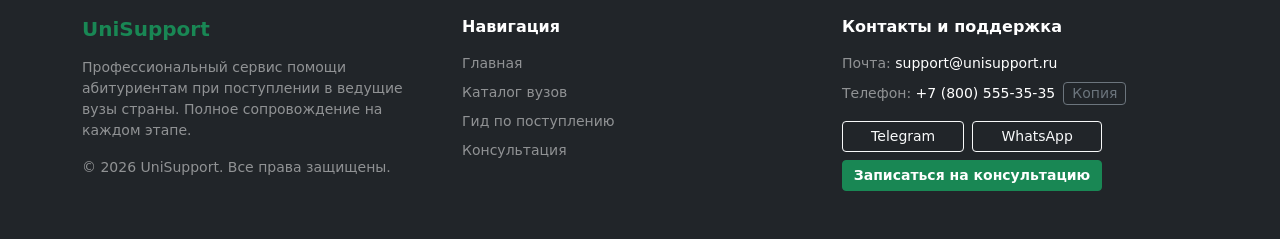
==== commit 8632730a: "features" ====
--- a/catalog.html
+++ b/catalog.html
@@ -13,45 +13,49 @@
 </head>
 <body class="bg-light">
   <!-- Навигация -->
-<nav class="navbar navbar-expand-lg navbar-dark bg-dark sticky-top">
-  <div class="container">
-    <a class="navbar-brand fw-bold text-success" href="index.html">UniSupport</a>
-
-    <button
-      class="navbar-toggler"
-      type="button"
-      data-bs-toggle="collapse"
-      data-bs-target="#mainNavbar"
-      aria-controls="mainNavbar"
-      aria-expanded="false"
-      aria-label="Переключить навигацию"
-    >
-      <span class="navbar-toggler-icon"></span>
-    </button>
-
-    <div class="collapse navbar-collapse" id="mainNavbar">
-      <!-- Ссылки меню -->
-      <ul class="navbar-nav me-auto mb-2 mb-lg-0">
-        <li class="nav-item"><a class="nav-link" href="index.html">Главная</a></li>
-        <li class="nav-item"><a class="nav-link" href="catalog.html">Каталог ВУЗов</a></li>
-        <li class="nav-item"><a class="nav-link" href="guide.html">Гид по поступлению</a></li>
-      </ul>
-
-      <!-- Вынесенные контакты и выделенная кнопка записи -->
-      <div class="d-flex align-items-center gap-3 flex-wrap">
-        <div class="d-none d-xl-flex flex-column text-end small">
-          <a href="tel:78005553535" class="text-white text-decoration-none fw-bold">+7 (800) 555-35-35</a>
-          <span class="text-success" style="font-size: 0.75rem;">Поддержка 24/7</span>
-        </div>
-        <div class="d-flex gap-2">
-          <a href="https://t.me/unisupport" target="_blank" class="btn btn-outline-light btn-sm">TG</a>
-          <a href="https://whatsapp.com" target="_blank" class="btn btn-outline-light btn-sm">WA</a>
-        </div>
-        <a href="order.html" class="btn btn-success fw-bold px-3 shadow-sm animate-pulse">Записаться на консультацию</a>
-      </div>
-    </div>
-  </div>
-</nav>
+  <nav class="navbar navbar-expand-lg navbar-dark bg-dark sticky-top">
+    <div class="container">
+      <a class="navbar-brand fw-bold text-success" href="index.html">UniSupport</a>
+      <button id="themeToggle" class="btn btn-outline-light btn-sm" type="button" title="Сменить тему">
+        Темная тема
+      </button>
+
+      <button
+        class="navbar-toggler"
+        type="button"
+        data-bs-toggle="collapse"
+        data-bs-target="#mainNavbar"
+        aria-controls="mainNavbar"
+        aria-expanded="false"
+        aria-label="Переключить навигацию"
+      >
+        <span class="navbar-toggler-icon"></span>
+      </button>
+
+      <div class="collapse navbar-collapse" id="mainNavbar">
+        <!-- Ссылки меню -->
+        <ul class="navbar-nav me-auto mb-2 mb-lg-0">
+          <li class="nav-item"><a class="nav-link" href="index.html">Главная</a></li>
+          <li class="nav-item"><a class="nav-link" href="catalog.html">Каталог вузов</a></li>
+          <li class="nav-item"><a class="nav-link" href="guide.html">Гид по поступлению</a></li>
+          <li class="nav-item"><a class="nav-link" href="order.html">Консультация</a></li>
+        </ul>
+
+        <!-- Вынесенные контакты и выделенная кнопка записи -->
+        <div class="d-flex align-items-center gap-3 flex-wrap">
+          <div class="d-none d-xl-flex flex-column text-end small">
+            <a href="tel:78005553535" class="text-white text-decoration-none fw-bold">+7 (800) 555-35-35</a>
+            <span class="text-success" style="font-size: 0.75rem;">Поддержка 24/7</span>
+          </div>
+          <div class="d-flex gap-2">
+            <a href="https://t.me/unisupport" target="_blank" class="btn btn-outline-light btn-sm">TG</a>
+            <a href="https://whatsapp.com" target="_blank" class="btn btn-outline-light btn-sm">WA</a>
+          </div>
+          <a href="order.html" class="btn btn-success fw-bold px-3 shadow-sm">Записаться на консультацию</a>
+        </div>
+      </div>
+    </div>
+  </nav>
 
   <!-- Шапка каталога -->
   <header class="site-header-custom text-white py-5">
@@ -74,34 +78,32 @@
   </header>
 
   <main class="container my-5">
-
     <div class="d-flex justify-content-between align-items-center mb-4 flex-wrap gap-3">
-      <h1 class="h2 fw-bold mb-0">Каталог университетов</h1>
-
+      <h2 class="h2 fw-bold mb-0">Каталог университетов</h2>
     </div>
 
     <!-- Основная сетка: Сайдбар с фильтром (слева) + Карточки (справа) -->
     <div class="row g-4">
       
-      <!-- Слева: Sticky-фильтр -->
+      <!-- Слева: Сайдбар-фильтр -->
       <div class="col-12 col-lg-3">
-        <div class="card shadow-sm border-0 sticky-sidebar">
+        <div class="card shadow-sm border-0 sticky-top" style="top: 80px;">
           <div class="card-body bg-white rounded">
-            <h2 class="h5 fw-bold mb-3">Фильтр ВУЗов</h2>
-            <form>
+            <h3 class="h5 fw-bold mb-3">Фильтр ВУЗов</h3>
+            <form id="filterForm">
               <div class="mb-3">
                 <label for="filter-dir" class="form-label small fw-bold">Направление</label>
                 <select id="filter-dir" class="form-select form-select-sm">
-                  <option selected>Все направления</option>
-                  <option>ИТ и Программирование</option>
-                  <option>Экономика и Анализ</option>
-                  <option>Фундаментальная наука</option>
+                  <option value="all">Все направления</option>
+                  <option value="ИТ и Программирование">ИТ и Программирование</option>
+                  <option value="Экономика и Анализ">Экономика и Анализ</option>
+                  <option value="Фундаментальная наука">Фундаментальная наука</option>
                 </select>
               </div>
 
               <div class="mb-3">
                 <label for="filter-score" class="form-label small fw-bold">Макс. проходной балл</label>
-                <input id="filter-score" type="number" class="form-control form-control-sm" placeholder="например, 270">
+                <input id="filter-score" type="number" class="form-control form-control-sm" placeholder="например, 290" value="310" min="200" max="310">
               </div>
 
               <div class="mb-3">
@@ -111,24 +113,28 @@
                   <label class="form-check-label" for="check-hostel">Наличие общежития</label>
                 </div>
                 <div class="form-check small">
-                  <input class="form-check-input" type="checkbox" id="check-军">
-                  <label class="form-check-label" for="check-军">Военная кафедра</label>
-                </div>
-              </div>
-
-              <button type="button" class="btn btn-success btn-sm w-100 mb-2">Применить</button>
-              <button type="reset" class="btn btn-outline-secondary btn-sm w-100">Сбросить</button>
+                  <input class="form-check-input" type="checkbox" id="check-military">
+                  <label class="form-check-label" for="check-military">Военная кафедра</label>
+                </div>
+              </div>
+
+              <button type="button" id="applyFilterBtn" class="btn btn-success btn-sm w-100 mb-2">Применить</button>
+              <button type="reset" id="resetFilterBtn" class="btn btn-outline-secondary btn-sm w-100">Сбросить</button>
             </form>
           </div>
         </div>
       </div>
 
-      <!-- Справа: Сетка карточек университетов (6 штук) -->
+      <!-- Справа: Сетка карточек университетов -->
       <div class="col-12 col-lg-9">
-        <div class="row g-4">
+        <div class="row g-4" id="uniCatalogGrid">
           
           <!-- ВУЗ 1 -->
-          <div class="col-12 col-md-6 col-xl-4">
+          <div class="col-12 col-md-6 col-xl-4 uni-card" 
+               data-direction="ИТ и Программирование" 
+               data-score="265" 
+               data-hostel="true" 
+               data-military="true">
             <div class="card h-100 shadow-sm">
               <img src="img/img1.png" class="card-img-top" alt="МГТУ им. Баумана">
               <div class="card-body d-flex flex-column">
@@ -150,7 +156,11 @@
           </div>
 
           <!-- ВУЗ 2 -->
-          <div class="col-12 col-md-6 col-xl-4">
+          <div class="col-12 col-md-6 col-xl-4 uni-card" 
+               data-direction="Экономика и Анализ" 
+               data-score="280" 
+               data-hostel="true" 
+               data-military="false">
             <div class="card h-100 shadow-sm">
               <img src="img/img2.png" class="card-img-top" alt="ВШЭ">
               <div class="card-body d-flex flex-column">
@@ -172,7 +182,11 @@
           </div>
 
           <!-- ВУЗ 3 -->
-          <div class="col-12 col-md-6 col-xl-4">
+          <div class="col-12 col-md-6 col-xl-4 uni-card" 
+               data-direction="Фундаментальная наука" 
+               data-score="275" 
+               data-hostel="true" 
+               data-military="true">
             <div class="card h-100 shadow-sm">
               <img src="img/img3.png" class="card-img-top" alt="МГУ">
               <div class="card-body d-flex flex-column">
@@ -194,7 +208,11 @@
           </div>
 
           <!-- ВУЗ 4 -->
-          <div class="col-12 col-md-6 col-xl-4">
+          <div class="col-12 col-md-6 col-xl-4 uni-card" 
+               data-direction="ИТ и Программирование" 
+               data-score="290" 
+               data-hostel="true" 
+               data-military="false">
             <div class="card h-100 shadow-sm">
               <img src="img/img4.png" class="card-img-top" alt="МФТИ">
               <div class="card-body d-flex flex-column">
@@ -216,7 +234,11 @@
           </div>
 
           <!-- ВУЗ 5 -->
-          <div class="col-12 col-md-6 col-xl-4">
+          <div class="col-12 col-md-6 col-xl-4 uni-card" 
+               data-direction="ИТ и Программирование" 
+               data-score="250" 
+               data-hostel="true" 
+               data-military="true">
             <div class="card h-100 shadow-sm">
               <img src="img/img5.png" class="card-img-top" alt="СПбПУ">
               <div class="card-body d-flex flex-column">
@@ -238,7 +260,11 @@
           </div>
 
           <!-- ВУЗ 6 -->
-          <div class="col-12 col-md-6 col-xl-4">
+          <div class="col-12 col-md-6 col-xl-4 uni-card" 
+               data-direction="ИТ и Программирование" 
+               data-score="285" 
+               data-hostel="true" 
+               data-military="true">
             <div class="card h-100 shadow-sm">
               <img src="img/img6.png" class="card-img-top" alt="ИТМО">
               <div class="card-body d-flex flex-column">
@@ -265,37 +291,43 @@
     </div>
   </main>
 
- <footer class="bg-dark text-white py-5 mt-5 border-top border-secondary">
+  <footer class="bg-dark text-white py-5 mt-5 border-top border-secondary">
     <div class="container">
       <div class="row g-4 align-items-start">
         
         <!-- Колонка 1: О проекте и копирайт -->
-<div class="col-12 col-md-4">
-  <h5 class="text-success fw-bold mb-3">UniSupport</h5>
-  <p class="text-white-50 small mb-3">
-    Профессиональный сервис помощи абитуриентам при поступлении в ведущие вузы страны. Полное сопровождение на каждом этапе.
-  </p>
-  <p class="text-white-50 small mb-0">&copy; 2026 UniSupport. Все права защищены.</p>
-</div>
-
-        <!-- Колонка 2: Навигация (названия пунктов полностью совпадают с верхним меню) -->
+        <div class="col-12 col-md-4">
+          <h5 class="text-success fw-bold mb-3">UniSupport</h5>
+          <p class="text-white-50 small mb-3">
+            Профессиональный сервис помощи абитуриентам при поступлении в ведущие вузы страны. Полное сопровождение на каждом этапе.
+          </p>
+          <p class="text-white-50 small mb-0">&copy; 2026 UniSupport. Все права защищены.</p>
+        </div>
+
+        <!-- Колонка 2: Навигация -->
         <div class="col-12 col-md-4">
           <h5 class="fw-bold mb-3 h6">Навигация</h5>
           <ul class="list-unstyled small mb-0">
             <li class="mb-2"><a class="text-white-50 text-decoration-none" href="index.html">Главная</a></li>
             <li class="mb-2"><a class="text-white-50 text-decoration-none" href="catalog.html">Каталог вузов</a></li>
             <li class="mb-2"><a class="text-white-50 text-decoration-none" href="guide.html">Гид по поступлению</a></li>
+            <li class="mb-2"><a class="text-white-50 text-decoration-none" href="order.html">Консультация</a></li>
           </ul>
         </div>
 
+        <!-- Колонка 3: Контакты, мессенджеры и кнопка записи -->
         <div class="col-12 col-md-4">
           <h5 class="fw-bold mb-3 h6">Контакты и поддержка</h5>
           <ul class="list-unstyled small text-white-50 mb-3">
-            <li class="mb-2">Почта: <a href="mailto:support@unisupport.ru" class="text-white text-decoration-none">support@unisupport.ru</a></li>
-            <li class="mb-2">Телефон: <a href="tel:78005553535" class="text-white text-decoration-none">+7 (800) 555-35-35</a></li>
+            <li class="mb-2">Почта: <a href="https://mail.google.com/mail/?view=cm&fs=1&to=support@unisupport.ru&su=Консультация%20по%20поступлению" target="_blank" class="text-white text-decoration-none">support@unisupport.ru</a></li>
+           <li class="mb-2 d-flex align-items-center gap-2">
+  <span>Телефон: <span class="text-white">+7 (800) 555-35-35</span></span>
+  <button type="button" class="btn btn-outline-secondary btn-sm py-0 px-2" onclick="copyPhone(this)" title="Скопировать номер">
+    Копия
+  </button>
+</li>
           </ul>
           
-          <!-- Блок мессенджеров в ряд + кнопка записи на всю их ширину снизу -->
           <div class="d-flex flex-column gap-2" style="max-width: 260px;">
             <div class="d-flex gap-2">
               <a href="https://t.me/unisupport" target="_blank" class="btn btn-outline-light btn-sm flex-fill">Telegram</a>
@@ -309,8 +341,7 @@
     </div>
   </footer>
 
-  <script
-    src="https://cdn.jsdelivr.net/npm/bootstrap@5.3.3/dist/js/bootstrap.bundle.min.js">
-  </script>
+  <script src="js/app.js"></script>
+  <script src="https://cdn.jsdelivr.net/npm/bootstrap@5.3.3/dist/js/bootstrap.bundle.min.js"></script>
 </body>
-</html>
+</html>
--- a/css/custom.css
+++ b/css/custom.css
@@ -56,4 +56,51 @@
   max-height: 100%;
   max-width: 100%;
   object-fit: contain;
+}
+/* Адаптация жестких классов Bootstrap под темную тему */
+[data-bs-theme="dark"] body {
+  background-color: #121416 !important;
+  color: #f8f9fa !important;
+}
+
+[data-bs-theme="dark"] .bg-white,
+[data-bs-theme="dark"] .bg-light {
+  background-color: #212529 !important;
+  color: #f8f9fa !important;
+}
+
+[data-bs-theme="dark"] .card,
+[data-bs-theme="dark"] .accordion-item,
+[data-bs-theme="dark"] .accordion-button {
+  background-color: #1e2125 !important;
+  color: #f8f9fa !important;
+  border-color: #343a40 !important;
+}
+
+[data-bs-theme="dark"] .text-dark {
+  color: #f8f9fa !important;
+}
+
+[data-bs-theme="dark"] .text-muted {
+  color: #adb5bd !important;
+}
+
+[data-bs-theme="dark"] .border {
+  border-color: #343a40 !important;
+}
+
+[data-bs-theme="dark"] .card-img-container {
+  background-color: #2b3035 !important;
+}
+/* Плавная анимация изменения темы для всех элементов сайта */
+body, 
+.card, 
+.navbar, 
+footer, 
+.accordion-item, 
+.accordion-button, 
+.form-control, 
+.form-select, 
+.btn {
+  transition: background-color 0.3s ease, color 0.3s ease, border-color 0.3s ease, box-shadow 0.3s ease;
 }
